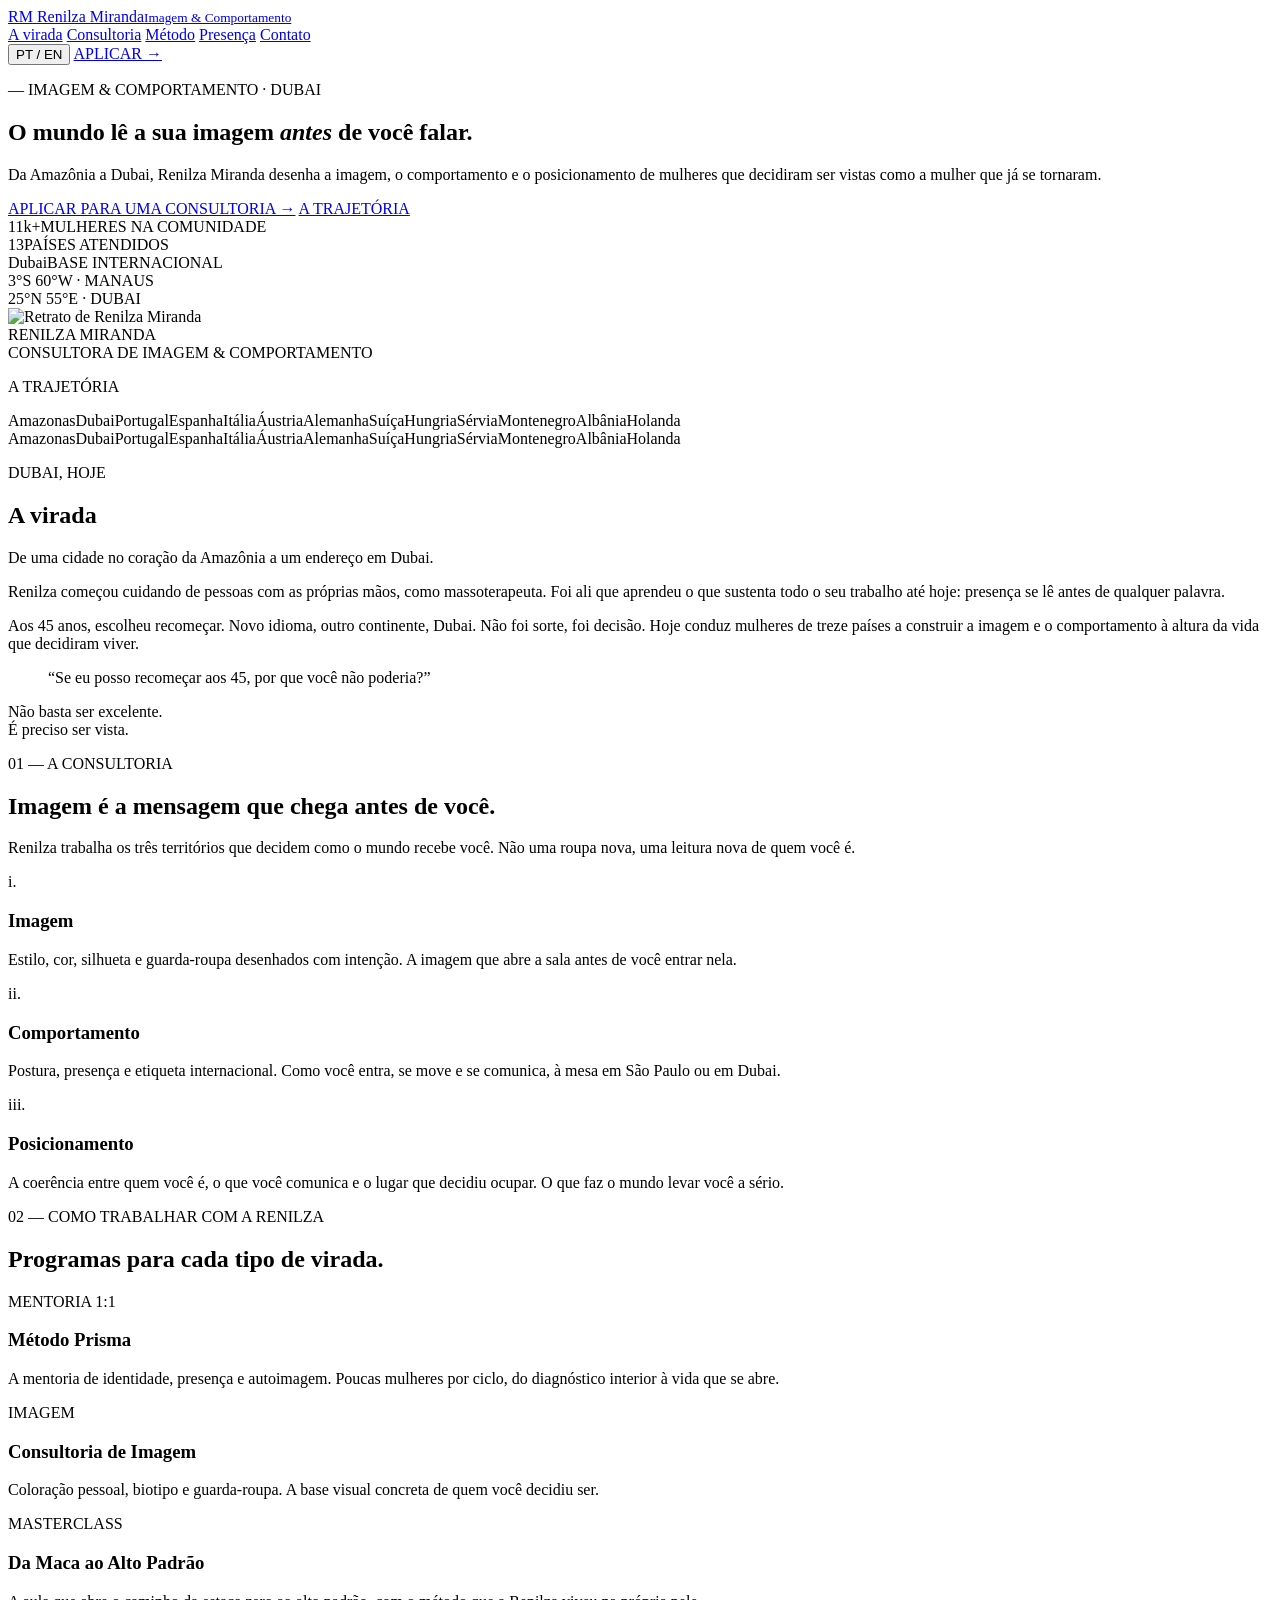
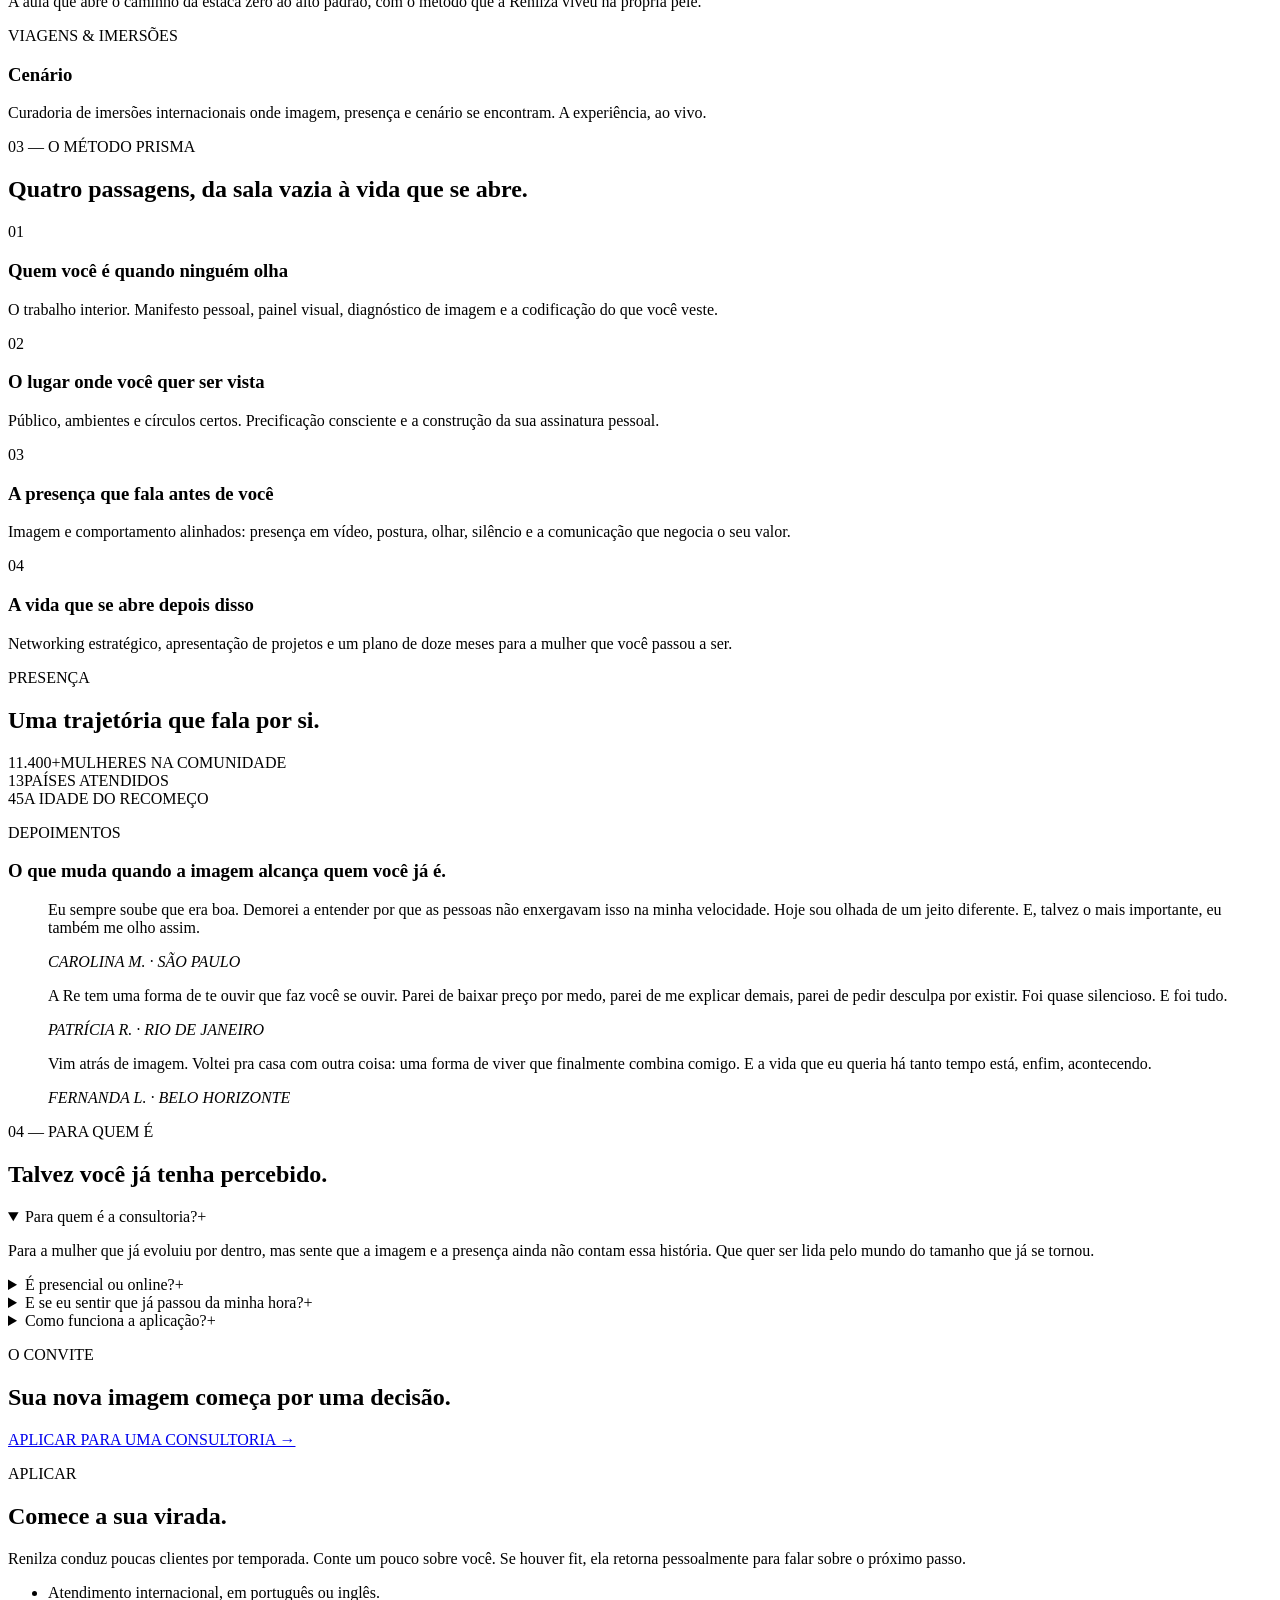
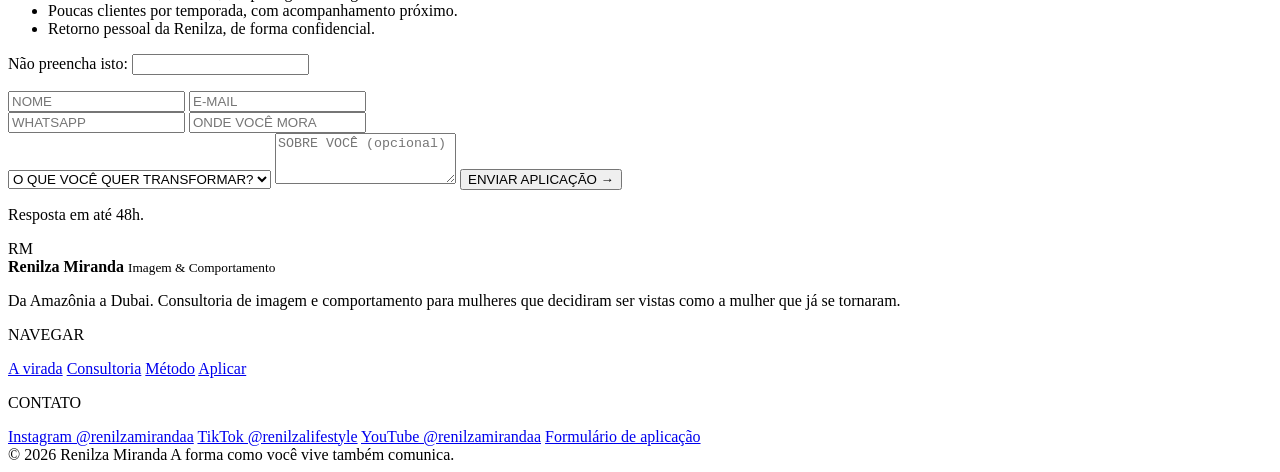
==== apps/site/index.html @ c1e7fb5a "Add files via upload" ====
<!DOCTYPE html>
<html lang="pt-BR">
<head>
<meta charset="UTF-8">
<meta name="viewport" content="width=device-width, initial-scale=1.0">
<title>Renilza Miranda — Consultoria de Imagem & Comportamento · Dubai</title>
<meta name="description" content="Da Amazônia a Dubai. Consultoria de imagem e comportamento para mulheres que decidiram ser vistas como a mulher que já se tornaram.">
<link rel="preconnect" href="https://fonts.googleapis.com">
<link rel="preconnect" href="https://fonts.gstatic.com" crossorigin>
<link href="https://fonts.googleapis.com/css2?family=Playfair+Display:ital,wght@0,400;0,500;0,600;1,400;1,500&family=Inter:wght@400;500;600&display=swap" rel="stylesheet">
<link rel="stylesheet" href="css/style.css">
</head>
<body>

<!-- ============ PT BLOCK ============ -->
<div class="lang-block" data-lang="pt" id="block-pt">

  <header class="site-header">
    <a href="#topo" class="logo">
      <span class="logo-mark">RM</span>
      <span class="logo-text">Renilza Miranda<small>Imagem &amp; Comportamento</small></span>
    </a>
    <nav class="main-nav">
      <a href="#trajetoria">A virada</a>
      <a href="#consultoria">Consultoria</a>
      <a href="#metodo">Método</a>
      <a href="#presenca">Presença</a>
      <a href="#aplicar">Contato</a>
    </nav>
    <div class="header-actions">
      <button class="lang-toggle" data-setlang="en" aria-label="Switch to English">
        <span class="dot"></span>PT&nbsp;/&nbsp;EN
      </button>
      <a href="#aplicar" class="btn btn-gold btn-sm">APLICAR →</a>
    </div>
  </header>

  <section class="hero" id="topo">
    <div class="hero-text">
      <p class="eyebrow">— IMAGEM &amp; COMPORTAMENTO · DUBAI</p>
      <h1>O mundo lê a sua imagem <em>antes</em> de você falar.</h1>
      <p class="lead">Da Amazônia a Dubai, Renilza Miranda desenha a imagem, o comportamento e o posicionamento de mulheres que decidiram ser vistas como a mulher que já se tornaram.</p>
      <div class="hero-ctas">
        <a href="#aplicar" class="btn btn-gold">APLICAR PARA UMA CONSULTORIA →</a>
        <a href="#trajetoria" class="btn btn-outline">A TRAJETÓRIA</a>
      </div>
      <div class="hero-stats">
        <div><span class="num">11k+</span><span class="label">MULHERES NA COMUNIDADE</span></div>
        <div><span class="num">13</span><span class="label">PAÍSES ATENDIDOS</span></div>
        <div><span class="num">Dubai</span><span class="label">BASE INTERNACIONAL</span></div>
      </div>
    </div>
    <div class="hero-image">
      <div class="coords">3°S 60°W · MANAUS<br>25°N 55°E · DUBAI</div>
      <img src="assets/hero-portrait.jpg" alt="Retrato de Renilza Miranda">
      <div class="hero-caption">RENILZA MIRANDA<br><span>CONSULTORA DE IMAGEM &amp; COMPORTAMENTO</span></div>
    </div>
  </section>

  <section class="trajetoria" id="trajetoria">
    <p class="section-label">A TRAJETÓRIA</p>
    <div class="marquee"><div class="marquee-track">
      <span>Amazonas</span><span>Dubai</span><span>Portugal</span><span>Espanha</span><span>Itália</span><span>Áustria</span><span>Alemanha</span><span>Suíça</span><span>Hungria</span><span>Sérvia</span><span>Montenegro</span><span>Albânia</span><span>Holanda</span>
      <span>Amazonas</span><span>Dubai</span><span>Portugal</span><span>Espanha</span><span>Itália</span><span>Áustria</span><span>Alemanha</span><span>Suíça</span><span>Hungria</span><span>Sérvia</span><span>Montenegro</span><span>Albânia</span><span>Holanda</span>
    </div></div>

    <div class="virada-grid">
      <div>
        <p class="tag">DUBAI, HOJE</p>
        <h2>A virada</h2>
      </div>
      <div class="virada-copy">
        <p class="drop">De uma cidade no coração da Amazônia a um endereço em Dubai.</p>
        <p>Renilza começou cuidando de pessoas com as próprias mãos, como massoterapeuta. Foi ali que aprendeu o que sustenta todo o seu trabalho até hoje: presença se lê antes de qualquer palavra.</p>
        <p>Aos 45 anos, escolheu recomeçar. Novo idioma, outro continente, Dubai. Não foi sorte, foi decisão. Hoje conduz mulheres de treze países a construir a imagem e o comportamento à altura da vida que decidiram viver.</p>
        <blockquote>&ldquo;Se eu posso recomeçar aos 45, por que você não poderia?&rdquo;</blockquote>
      </div>
    </div>

    <p class="closing-line">Não basta ser excelente.<br>É preciso ser vista.</p>
  </section>

  <section class="consultoria" id="consultoria">
    <p class="section-label">01 — A CONSULTORIA</p>
    <h2>Imagem é a mensagem que chega antes de você.</h2>
    <p class="section-intro">Renilza trabalha os três territórios que decidem como o mundo recebe você. Não uma roupa nova, uma leitura nova de quem você é.</p>
    <div class="pillars">
      <div class="pillar">
        <span class="roman">i.</span>
        <h3>Imagem</h3>
        <p>Estilo, cor, silhueta e guarda-roupa desenhados com intenção. A imagem que abre a sala antes de você entrar nela.</p>
      </div>
      <div class="pillar">
        <span class="roman">ii.</span>
        <h3>Comportamento</h3>
        <p>Postura, presença e etiqueta internacional. Como você entra, se move e se comunica, à mesa em São Paulo ou em Dubai.</p>
      </div>
      <div class="pillar">
        <span class="roman">iii.</span>
        <h3>Posicionamento</h3>
        <p>A coerência entre quem você é, o que você comunica e o lugar que decidiu ocupar. O que faz o mundo levar você a sério.</p>
      </div>
    </div>
  </section>

  <section class="programas" id="programas">
    <p class="section-label">02 — COMO TRABALHAR COM A RENILZA</p>
    <h2>Programas para cada tipo de virada.</h2>
    <div class="program-grid">
      <div class="program-card">
        <span class="tag">MENTORIA 1:1</span>
        <h3>Método Prisma</h3>
        <p>A mentoria de identidade, presença e autoimagem. Poucas mulheres por ciclo, do diagnóstico interior à vida que se abre.</p>
      </div>
      <div class="program-card">
        <span class="tag">IMAGEM</span>
        <h3>Consultoria de Imagem</h3>
        <p>Coloração pessoal, biotipo e guarda-roupa. A base visual concreta de quem você decidiu ser.</p>
      </div>
      <div class="program-card">
        <span class="tag">MASTERCLASS</span>
        <h3>Da Maca ao Alto Padrão</h3>
        <p>A aula que abre o caminho da estaca zero ao alto padrão, com o método que a Renilza viveu na própria pele.</p>
      </div>
      <div class="program-card">
        <span class="tag">VIAGENS &amp; IMERSÕES</span>
        <h3>Cenário</h3>
        <p>Curadoria de imersões internacionais onde imagem, presença e cenário se encontram. A experiência, ao vivo.</p>
      </div>
    </div>
  </section>

  <section class="metodo" id="metodo">
    <p class="section-label">03 — O MÉTODO PRISMA</p>
    <h2>Quatro passagens, da sala vazia à vida que se abre.</h2>
    <div class="steps">
      <div class="step">
        <span class="step-num">01</span>
        <h3>Quem você é quando ninguém olha</h3>
        <p>O trabalho interior. Manifesto pessoal, painel visual, diagnóstico de imagem e a codificação do que você veste.</p>
      </div>
      <div class="step">
        <span class="step-num">02</span>
        <h3>O lugar onde você quer ser vista</h3>
        <p>Público, ambientes e círculos certos. Precificação consciente e a construção da sua assinatura pessoal.</p>
      </div>
      <div class="step">
        <span class="step-num">03</span>
        <h3>A presença que fala antes de você</h3>
        <p>Imagem e comportamento alinhados: presença em vídeo, postura, olhar, silêncio e a comunicação que negocia o seu valor.</p>
      </div>
      <div class="step">
        <span class="step-num">04</span>
        <h3>A vida que se abre depois disso</h3>
        <p>Networking estratégico, apresentação de projetos e um plano de doze meses para a mulher que você passou a ser.</p>
      </div>
    </div>
  </section>

  <section class="presenca" id="presenca">
    <p class="section-label">PRESENÇA</p>
    <h2>Uma trajetória que fala por si.</h2>
    <div class="stats-row big">
      <div><span class="num">11.400+</span><span class="label">MULHERES NA COMUNIDADE</span></div>
      <div><span class="num">13</span><span class="label">PAÍSES ATENDIDOS</span></div>
      <div><span class="num">45</span><span class="label">A IDADE DO RECOMEÇO</span></div>
    </div>

    <p class="section-label">DEPOIMENTOS</p>
    <h3 class="testimonials-heading">O que muda quando a imagem alcança quem você já é.</h3>
    <div class="testimonials">
      <blockquote>
        <p>Eu sempre soube que era boa. Demorei a entender por que as pessoas não enxergavam isso na minha velocidade. Hoje sou olhada de um jeito diferente. E, talvez o mais importante, eu também me olho assim.</p>
        <cite>CAROLINA M. · SÃO PAULO</cite>
      </blockquote>
      <blockquote>
        <p>A Re tem uma forma de te ouvir que faz você se ouvir. Parei de baixar preço por medo, parei de me explicar demais, parei de pedir desculpa por existir. Foi quase silencioso. E foi tudo.</p>
        <cite>PATRÍCIA R. · RIO DE JANEIRO</cite>
      </blockquote>
      <blockquote>
        <p>Vim atrás de imagem. Voltei pra casa com outra coisa: uma forma de viver que finalmente combina comigo. E a vida que eu queria há tanto tempo está, enfim, acontecendo.</p>
        <cite>FERNANDA L. · BELO HORIZONTE</cite>
      </blockquote>
    </div>
  </section>

  <section class="faq" id="faq-pt">
    <p class="section-label">04 — PARA QUEM É</p>
    <h2>Talvez você já tenha percebido.</h2>
    <div class="accordion">
      <details open>
        <summary>Para quem é a consultoria?<span class="plus">+</span></summary>
        <p>Para a mulher que já evoluiu por dentro, mas sente que a imagem e a presença ainda não contam essa história. Que quer ser lida pelo mundo do tamanho que já se tornou.</p>
      </details>
      <details>
        <summary>É presencial ou online?<span class="plus">+</span></summary>
        <p>O atendimento é internacional e acontece online, em português ou inglês, esteja você no Brasil, em Dubai ou na Europa. Encontros presenciais são combinados conforme a agenda e o país.</p>
      </details>
      <details>
        <summary>E se eu sentir que já passou da minha hora?<span class="plus">+</span></summary>
        <p>Renilza recomeçou aos 45, num país novo e num idioma novo. A hora certa não existe, existe a decisão. Esse trabalho existe justamente para conduzir a sua.</p>
      </details>
      <details>
        <summary>Como funciona a aplicação?<span class="plus">+</span></summary>
        <p>Você preenche o formulário com um pouco sobre você e o que deseja transformar. Renilza conduz um número reduzido de clientes por temporada e retorna pessoalmente aos perfis com fit.</p>
      </details>
    </div>
  </section>

  <section class="convite">
    <p class="section-label">O CONVITE</p>
    <h2>Sua nova imagem começa por uma decisão.</h2>
    <a href="#aplicar" class="btn btn-gold">APLICAR PARA UMA CONSULTORIA →</a>
  </section>

  <section class="aplicar" id="aplicar">
    <p class="section-label">APLICAR</p>
    <h2>Comece a sua virada.</h2>
    <p class="section-intro">Renilza conduz poucas clientes por temporada. Conte um pouco sobre você. Se houver fit, ela retorna pessoalmente para falar sobre o próximo passo.</p>
    <ul class="bullets">
      <li>Atendimento internacional, em português ou inglês.</li>
      <li>Poucas clientes por temporada, com acompanhamento próximo.</li>
      <li>Retorno pessoal da Renilza, de forma confidencial.</li>
    </ul>

    <form name="aplicacao" method="POST" data-netlify="true" netlify-honeypot="bot-field" class="apply-form" id="form-pt">
      <input type="hidden" name="form-name" value="aplicacao">
      <p class="hp"><label>Não preencha isto: <input name="bot-field"></label></p>
      <div class="form-row">
        <input type="text" name="nome" placeholder="NOME" required>
        <input type="email" name="email" placeholder="E-MAIL" required>
      </div>
      <div class="form-row">
        <input type="text" name="whatsapp" placeholder="WHATSAPP" required>
        <input type="text" name="localizacao" placeholder="ONDE VOCÊ MORA">
      </div>
      <select name="objetivo" required>
        <option value="" disabled selected>O QUE VOCÊ QUER TRANSFORMAR?</option>
        <option>Imagem e estilo</option>
        <option>Comportamento e presença</option>
        <option>Posicionamento</option>
        <option>Reinvenção completa</option>
        <option>Ainda não sei</option>
      </select>
      <textarea name="contexto" placeholder="SOBRE VOCÊ (opcional)" rows="3"></textarea>
      <button type="submit" class="btn btn-gold">ENVIAR APLICAÇÃO →</button>
      <p class="form-note">Resposta em até 48h.</p>
      <p class="form-success" hidden>Aplicação enviada — obrigada. Renilza responde pessoalmente em até 48h.</p>
    </form>
  </section>

  <footer>
    <div class="footer-top">
      <div class="footer-brand">
        <span class="logo-mark">RM</span>
        <div>
          <strong>Renilza Miranda</strong>
          <small>Imagem &amp; Comportamento</small>
        </div>
      </div>
      <p class="footer-blurb">Da Amazônia a Dubai. Consultoria de imagem e comportamento para mulheres que decidiram ser vistas como a mulher que já se tornaram.</p>
    </div>
    <div class="footer-cols">
      <div>
        <p class="footer-heading">NAVEGAR</p>
        <a href="#trajetoria">A virada</a>
        <a href="#consultoria">Consultoria</a>
        <a href="#metodo">Método</a>
        <a href="#aplicar">Aplicar</a>
      </div>
      <div>
        <p class="footer-heading">CONTATO</p>
        <a href="https://instagram.com/renilzamirandaa" target="_blank" rel="noopener">Instagram @renilzamirandaa</a>
        <a href="https://tiktok.com/@renilzalifestyle" target="_blank" rel="noopener">TikTok @renilzalifestyle</a>
        <a href="https://youtube.com/@renilzamirandaa" target="_blank" rel="noopener">YouTube @renilzamirandaa</a>
        <a href="#aplicar">Formulário de aplicação</a>
      </div>
    </div>
    <div class="footer-bottom">
      <span>© 2026 Renilza Miranda</span>
      <span class="footer-closing">A forma como você vive também comunica.</span>
    </div>
  </footer>

</div>
<!-- ============ END PT BLOCK ============ -->


<!-- ============ EN BLOCK ============ -->
<div class="lang-block" data-lang="en" id="block-en" hidden>

  <header class="site-header">
    <a href="#topo-en" class="logo">
      <span class="logo-mark">RM</span>
      <span class="logo-text">Renilza Miranda<small>Image &amp; Behavior</small></span>
    </a>
    <nav class="main-nav">
      <a href="#trajetoria-en">The turning point</a>
      <a href="#consultoria-en">Consulting</a>
      <a href="#metodo-en">Method</a>
      <a href="#presenca-en">Presence</a>
      <a href="#aplicar-en">Contact</a>
    </nav>
    <div class="header-actions">
      <button class="lang-toggle" data-setlang="pt" aria-label="Mudar para português">
        <span class="dot"></span>PT&nbsp;/&nbsp;EN
      </button>
      <a href="#aplicar-en" class="btn btn-gold btn-sm">APPLY →</a>
    </div>
  </header>

  <section class="hero" id="topo-en">
    <div class="hero-text">
      <p class="eyebrow">— IMAGE &amp; BEHAVIOR · DUBAI</p>
      <h1>The world reads your image <em>before</em> you speak.</h1>
      <p class="lead">From the Amazon to Dubai, Renilza Miranda designs the image, behavior and positioning of women who have decided to be seen as the woman they have already become.</p>
      <div class="hero-ctas">
        <a href="#aplicar-en" class="btn btn-gold">APPLY FOR A CONSULTATION →</a>
        <a href="#trajetoria-en" class="btn btn-outline">THE JOURNEY</a>
      </div>
      <div class="hero-stats">
        <div><span class="num">11k+</span><span class="label">WOMEN IN THE COMMUNITY</span></div>
        <div><span class="num">13</span><span class="label">COUNTRIES SERVED</span></div>
        <div><span class="num">Dubai</span><span class="label">INTERNATIONAL BASE</span></div>
      </div>
    </div>
    <div class="hero-image">
      <div class="coords">3°S 60°W · MANAUS<br>25°N 55°E · DUBAI</div>
      <img src="assets/hero-portrait.jpg" alt="Portrait of Renilza Miranda">
      <div class="hero-caption">RENILZA MIRANDA<br><span>IMAGE &amp; BEHAVIOR CONSULTANT</span></div>
    </div>
  </section>

  <section class="trajetoria" id="trajetoria-en">
    <p class="section-label">THE JOURNEY</p>
    <div class="marquee"><div class="marquee-track">
      <span>Amazonas</span><span>Dubai</span><span>Portugal</span><span>Spain</span><span>Italy</span><span>Austria</span><span>Germany</span><span>Switzerland</span><span>Hungary</span><span>Serbia</span><span>Montenegro</span><span>Albania</span><span>Netherlands</span>
      <span>Amazonas</span><span>Dubai</span><span>Portugal</span><span>Spain</span><span>Italy</span><span>Austria</span><span>Germany</span><span>Switzerland</span><span>Hungary</span><span>Serbia</span><span>Montenegro</span><span>Albania</span><span>Netherlands</span>
    </div></div>

    <div class="virada-grid">
      <div>
        <p class="tag">DUBAI, TODAY</p>
        <h2>The turning point</h2>
      </div>
      <div class="virada-copy">
        <p class="drop">From a city in the heart of the Amazon to an address in Dubai.</p>
        <p>Renilza began caring for people with her own hands, as a massage therapist. That is where she learned what still holds up all of her work today: presence is read before a single word.</p>
        <p>At 45, she chose to start over. A new language, another continent, Dubai. It wasn't luck, it was a decision. Today she guides women from thirteen countries to build the image and behavior worthy of the life they have chosen to live.</p>
        <blockquote>&ldquo;If I can start over at 45, why couldn't you?&rdquo;</blockquote>
      </div>
    </div>

    <p class="closing-line">Being excellent isn't enough.<br>You must be seen.</p>
  </section>

  <section class="consultoria" id="consultoria-en">
    <p class="section-label">01 — THE CONSULTING</p>
    <h2>Image is the message that arrives before you do.</h2>
    <p class="section-intro">Renilza works the three territories that decide how the world receives you. Not a new outfit, a new reading of who you are.</p>
    <div class="pillars">
      <div class="pillar">
        <span class="roman">i.</span>
        <h3>Image</h3>
        <p>Style, color, silhouette and wardrobe designed with intention. The image that opens the room before you walk into it.</p>
      </div>
      <div class="pillar">
        <span class="roman">ii.</span>
        <h3>Behavior</h3>
        <p>Posture, presence and international etiquette. How you enter, move and communicate, at a table in São Paulo or in Dubai.</p>
      </div>
      <div class="pillar">
        <span class="roman">iii.</span>
        <h3>Positioning</h3>
        <p>The coherence between who you are, what you communicate and the place you decided to occupy. What makes the world take you seriously.</p>
      </div>
    </div>
  </section>

  <section class="programas" id="programas-en">
    <p class="section-label">02 — WAYS TO WORK WITH RENILZA</p>
    <h2>Programs for every kind of turning point.</h2>
    <div class="program-grid">
      <div class="program-card">
        <span class="tag">1:1 MENTORSHIP</span>
        <h3>Método Prisma</h3>
        <p>The mentorship of identity, presence and self-image. Few women per cycle, from the inner diagnosis to the life that opens.</p>
      </div>
      <div class="program-card">
        <span class="tag">IMAGE</span>
        <h3>Image Consulting</h3>
        <p>Personal color analysis, body type and wardrobe. The concrete visual foundation of who you decided to be.</p>
      </div>
      <div class="program-card">
        <span class="tag">MASTERCLASS</span>
        <h3>Da Maca ao Alto Padrão</h3>
        <p>The class that opens the path from ground zero to the high end, with the method Renilza lived in her own skin.</p>
      </div>
      <div class="program-card">
        <span class="tag">TRAVEL &amp; IMMERSIONS</span>
        <h3>Cenário</h3>
        <p>A curation of international immersions where image, presence and scenery meet. The experience, live.</p>
      </div>
    </div>
  </section>

  <section class="metodo" id="metodo-en">
    <p class="section-label">03 — THE PRISMA METHOD</p>
    <h2>Four passages, from the empty room to the life that opens.</h2>
    <div class="steps">
      <div class="step">
        <span class="step-num">01</span>
        <h3>Who you are when no one is watching</h3>
        <p>The inner work. Personal manifesto, visual board, image diagnosis and the coding of what you wear.</p>
      </div>
      <div class="step">
        <span class="step-num">02</span>
        <h3>The place where you want to be seen</h3>
        <p>The right audience, rooms and circles. Conscious pricing and the building of your personal signature.</p>
      </div>
      <div class="step">
        <span class="step-num">03</span>
        <h3>The presence that speaks before you</h3>
        <p>Image and behavior aligned: presence on camera, posture, gaze, silence and the communication that negotiates your worth.</p>
      </div>
      <div class="step">
        <span class="step-num">04</span>
        <h3>The life that opens after this</h3>
        <p>Strategic networking, presenting your projects and a twelve-month plan for the woman you have become.</p>
      </div>
    </div>
  </section>

  <section class="presenca" id="presenca-en">
    <p class="section-label">PRESENCE</p>
    <h2>A journey that speaks for itself.</h2>
    <div class="stats-row big">
      <div><span class="num">11.400+</span><span class="label">WOMEN IN THE COMMUNITY</span></div>
      <div><span class="num">13</span><span class="label">COUNTRIES SERVED</span></div>
      <div><span class="num">45</span><span class="label">THE AGE OF THE RESTART</span></div>
    </div>

    <p class="section-label">TESTIMONIALS</p>
    <h3 class="testimonials-heading">What changes when image catches up to who you already are.</h3>
    <div class="testimonials">
      <blockquote>
        <p>I always knew I was good. It took me a while to understand why people didn't see it at my speed. Today I am seen differently. And, perhaps most importantly, I see myself that way too.</p>
        <cite>CAROLINA M. · SÃO PAULO</cite>
      </blockquote>
      <blockquote>
        <p>Re has a way of listening to you that makes you listen to yourself. I stopped lowering my price out of fear, stopped over-explaining, stopped apologizing for existing. It was almost silent. And it was everything.</p>
        <cite>PATRÍCIA R. · RIO DE JANEIRO</cite>
      </blockquote>
      <blockquote>
        <p>I came for image. I went home with something else: a way of living that finally looks like me. And the life I wanted for so long is, at last, happening.</p>
        <cite>FERNANDA L. · BELO HORIZONTE</cite>
      </blockquote>
    </div>
  </section>

  <section class="faq" id="faq-en">
    <p class="section-label">04 — WHO IT IS FOR</p>
    <h2>Perhaps you have already noticed.</h2>
    <div class="accordion">
      <details open>
        <summary>Who is the consulting for?<span class="plus">+</span></summary>
        <p>For the woman who has already grown on the inside, but feels her image and presence don't yet tell that story. Who wants to be read by the world at the size she has already become.</p>
      </details>
      <details>
        <summary>Is it in person or online?<span class="plus">+</span></summary>
        <p>The service is international and takes place online, in Portuguese or English, whether you are in Brazil, Dubai or Europe. In-person sessions are arranged according to schedule and country.</p>
      </details>
      <details>
        <summary>What if I feel it is too late for me?<span class="plus">+</span></summary>
        <p>Renilza started over at 45, in a new country and a new language. There is no perfect time, there is a decision. This work exists precisely to guide yours.</p>
      </details>
      <details>
        <summary>How does the application work?<span class="plus">+</span></summary>
        <p>You fill in the form with a little about yourself and what you wish to transform. Renilza guides a small number of clients each season and personally replies to profiles that are a fit.</p>
      </details>
    </div>
  </section>

  <section class="convite">
    <p class="section-label">THE INVITATION</p>
    <h2>Your new image begins with a decision.</h2>
    <a href="#aplicar-en" class="btn btn-gold">APPLY FOR A CONSULTATION →</a>
  </section>

  <section class="aplicar" id="aplicar-en">
    <p class="section-label">APPLY</p>
    <h2>Begin your turning point.</h2>
    <p class="section-intro">Renilza guides only a few clients each season. Tell us a little about yourself. If there is a fit, she will personally reach out about the next step.</p>
    <ul class="bullets">
      <li>International service, in Portuguese or English.</li>
      <li>Few clients each season, with close guidance.</li>
      <li>A personal, confidential reply from Renilza.</li>
    </ul>

    <form name="apply" method="POST" data-netlify="true" netlify-honeypot="bot-field" class="apply-form" id="form-en">
      <input type="hidden" name="form-name" value="apply">
      <p class="hp"><label>Leave this empty: <input name="bot-field"></label></p>
      <div class="form-row">
        <input type="text" name="name" placeholder="NAME" required>
        <input type="email" name="email" placeholder="E-MAIL" required>
      </div>
      <div class="form-row">
        <input type="text" name="whatsapp" placeholder="WHATSAPP" required>
        <input type="text" name="location" placeholder="WHERE YOU LIVE">
      </div>
      <select name="goal" required>
        <option value="" disabled selected>WHAT DO YOU WANT TO TRANSFORM?</option>
        <option>Image and style</option>
        <option>Behavior and presence</option>
        <option>Positioning</option>
        <option>Complete reinvention</option>
        <option>Not sure yet</option>
      </select>
      <textarea name="context" placeholder="ABOUT YOU (optional)" rows="3"></textarea>
      <button type="submit" class="btn btn-gold">SEND APPLICATION →</button>
      <p class="form-note">Reply within 48h.</p>
      <p class="form-success" hidden>Application sent — thank you. Renilza replies personally within 48h.</p>
    </form>
  </section>

  <footer>
    <div class="footer-top">
      <div class="footer-brand">
        <span class="logo-mark">RM</span>
        <div>
          <strong>Renilza Miranda</strong>
          <small>Image &amp; Behavior</small>
        </div>
      </div>
      <p class="footer-blurb">From the Amazon to Dubai. Image and behavior consulting for women who have decided to be seen as the woman they have already become.</p>
    </div>
    <div class="footer-cols">
      <div>
        <p class="footer-heading">NAVIGATE</p>
        <a href="#trajetoria-en">The turning point</a>
        <a href="#consultoria-en">Consulting</a>
        <a href="#metodo-en">Method</a>
        <a href="#aplicar-en">Apply</a>
      </div>
      <div>
        <p class="footer-heading">CONTACT</p>
        <a href="https://instagram.com/renilzamirandaa" target="_blank" rel="noopener">Instagram @renilzamirandaa</a>
        <a href="https://tiktok.com/@renilzalifestyle" target="_blank" rel="noopener">TikTok @renilzalifestyle</a>
        <a href="https://youtube.com/@renilzamirandaa" target="_blank" rel="noopener">YouTube @renilzamirandaa</a>
        <a href="#aplicar-en">Application form</a>
      </div>
    </div>
    <div class="footer-bottom">
      <span>© 2026 Renilza Miranda</span>
      <span class="footer-closing">The way you live also communicates.</span>
    </div>
  </footer>

</div>
<!-- ============ END EN BLOCK ============ -->

<script src="js/main.js"></script>
</body>
</html>
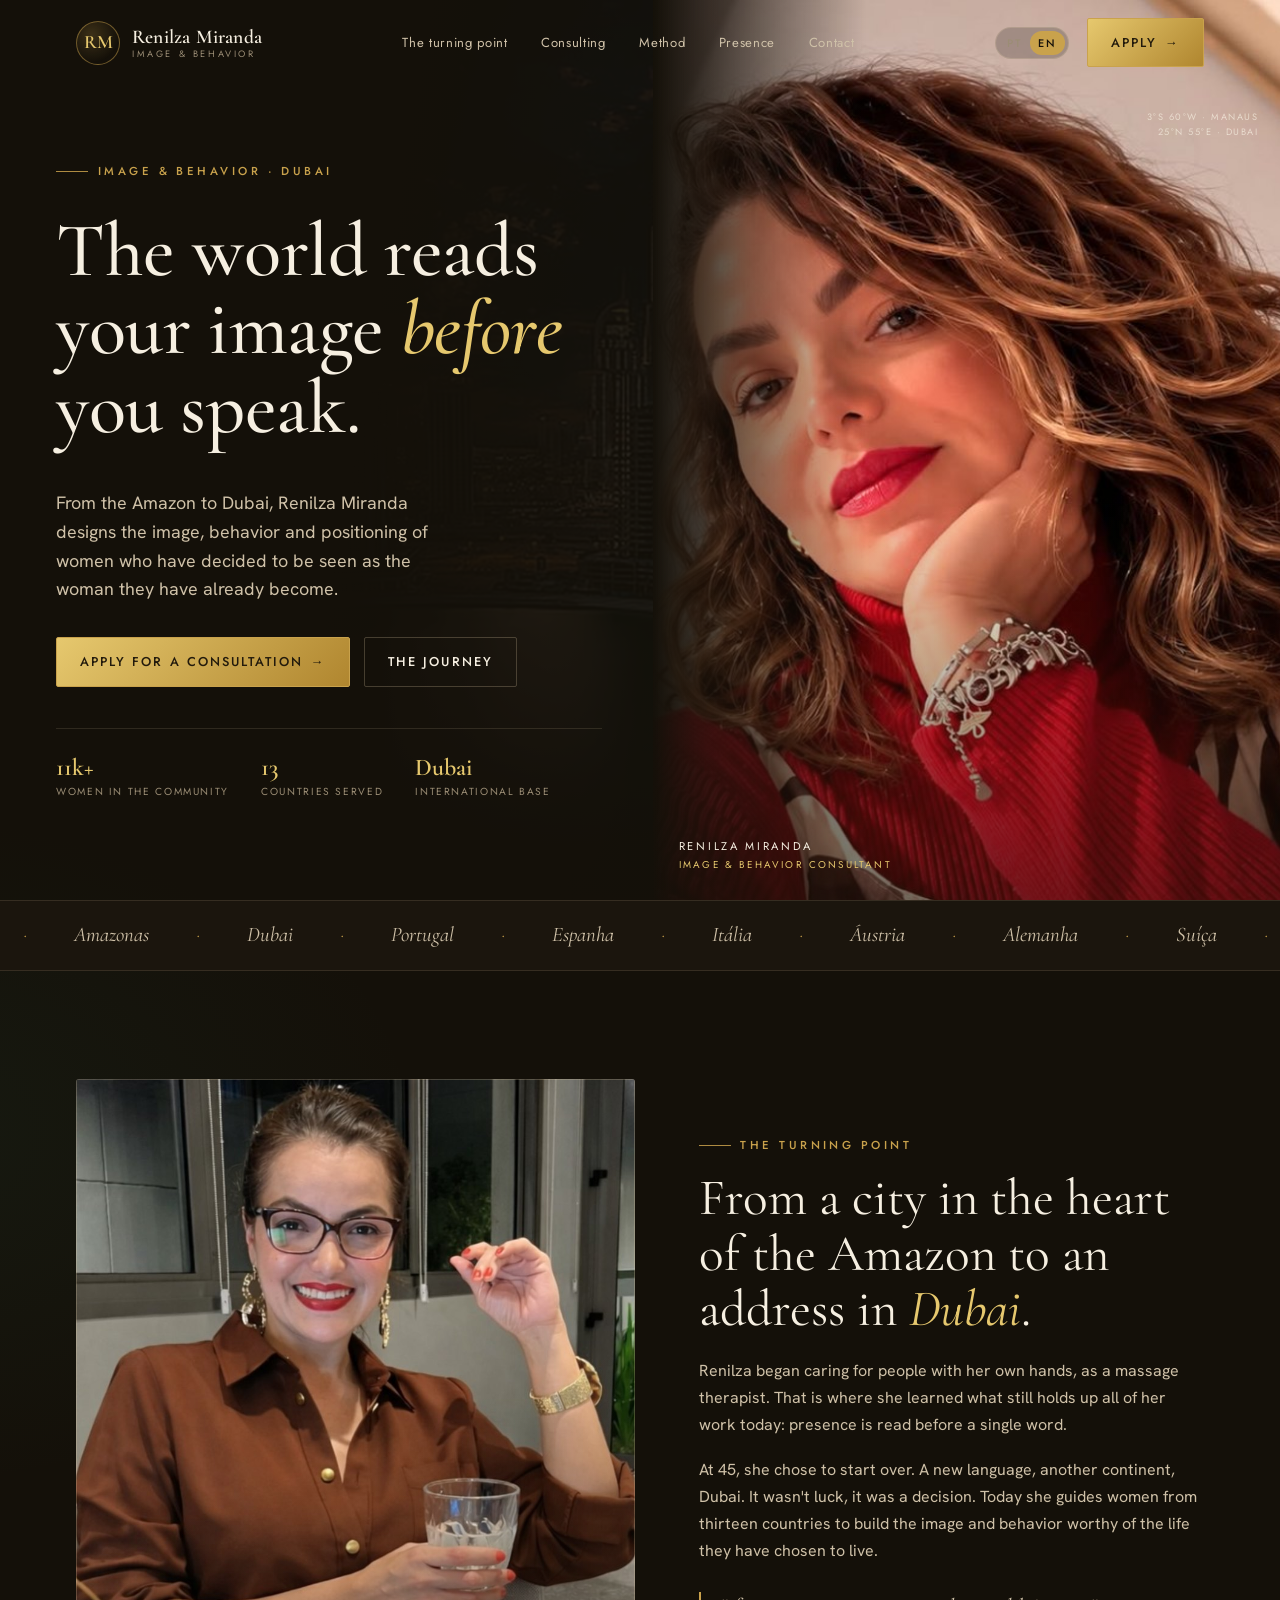
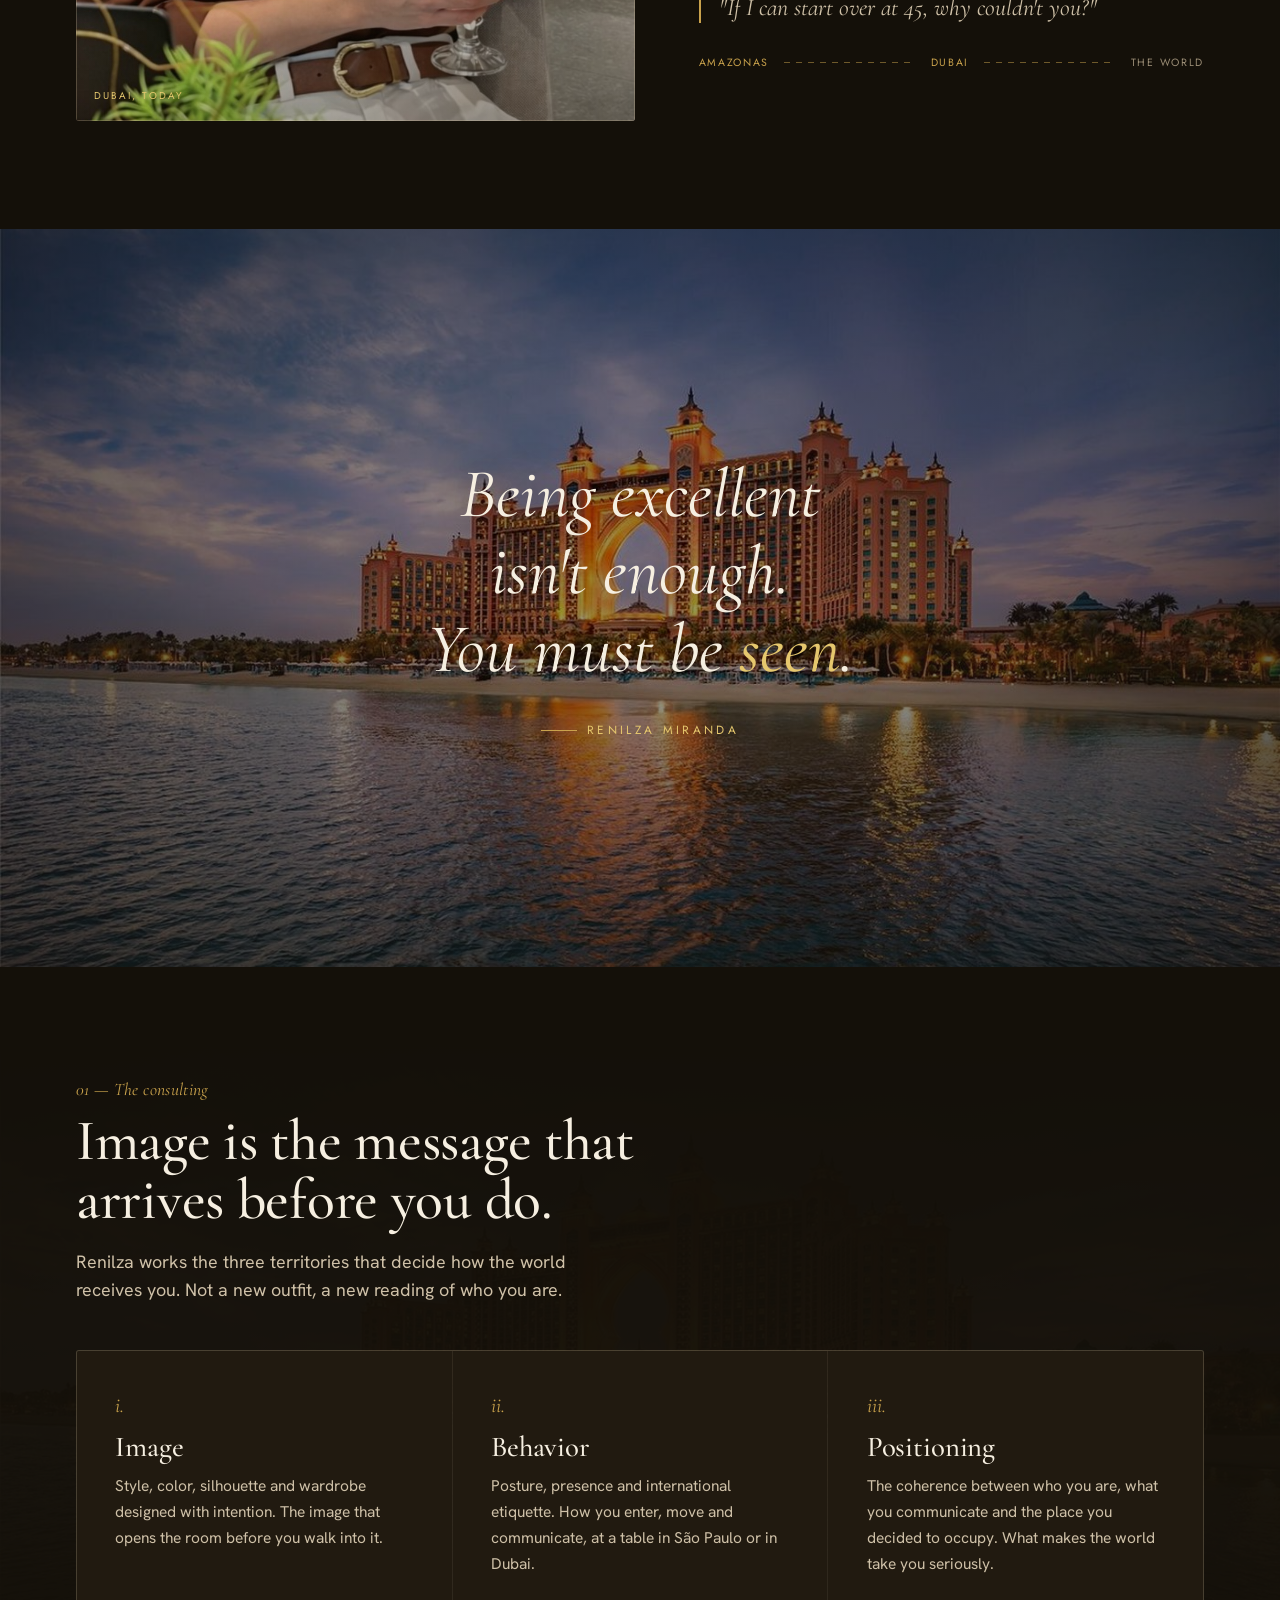
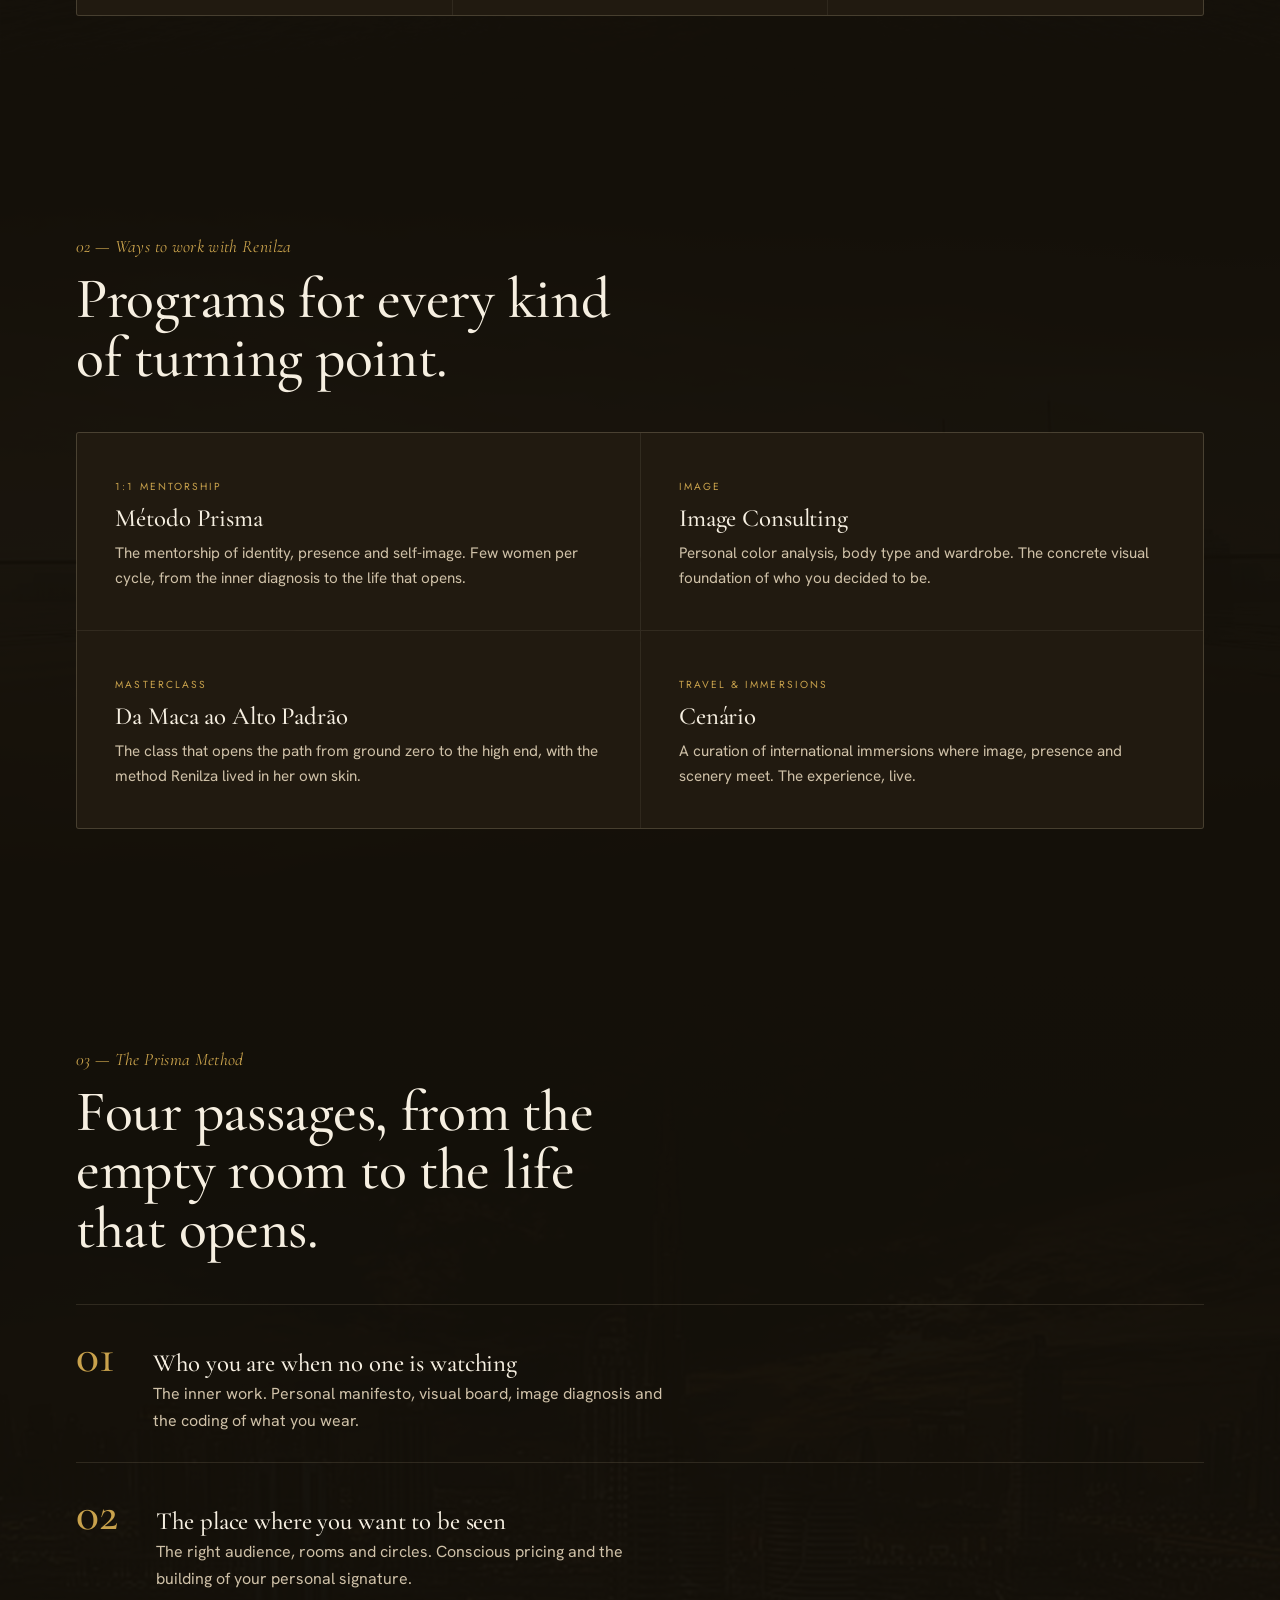
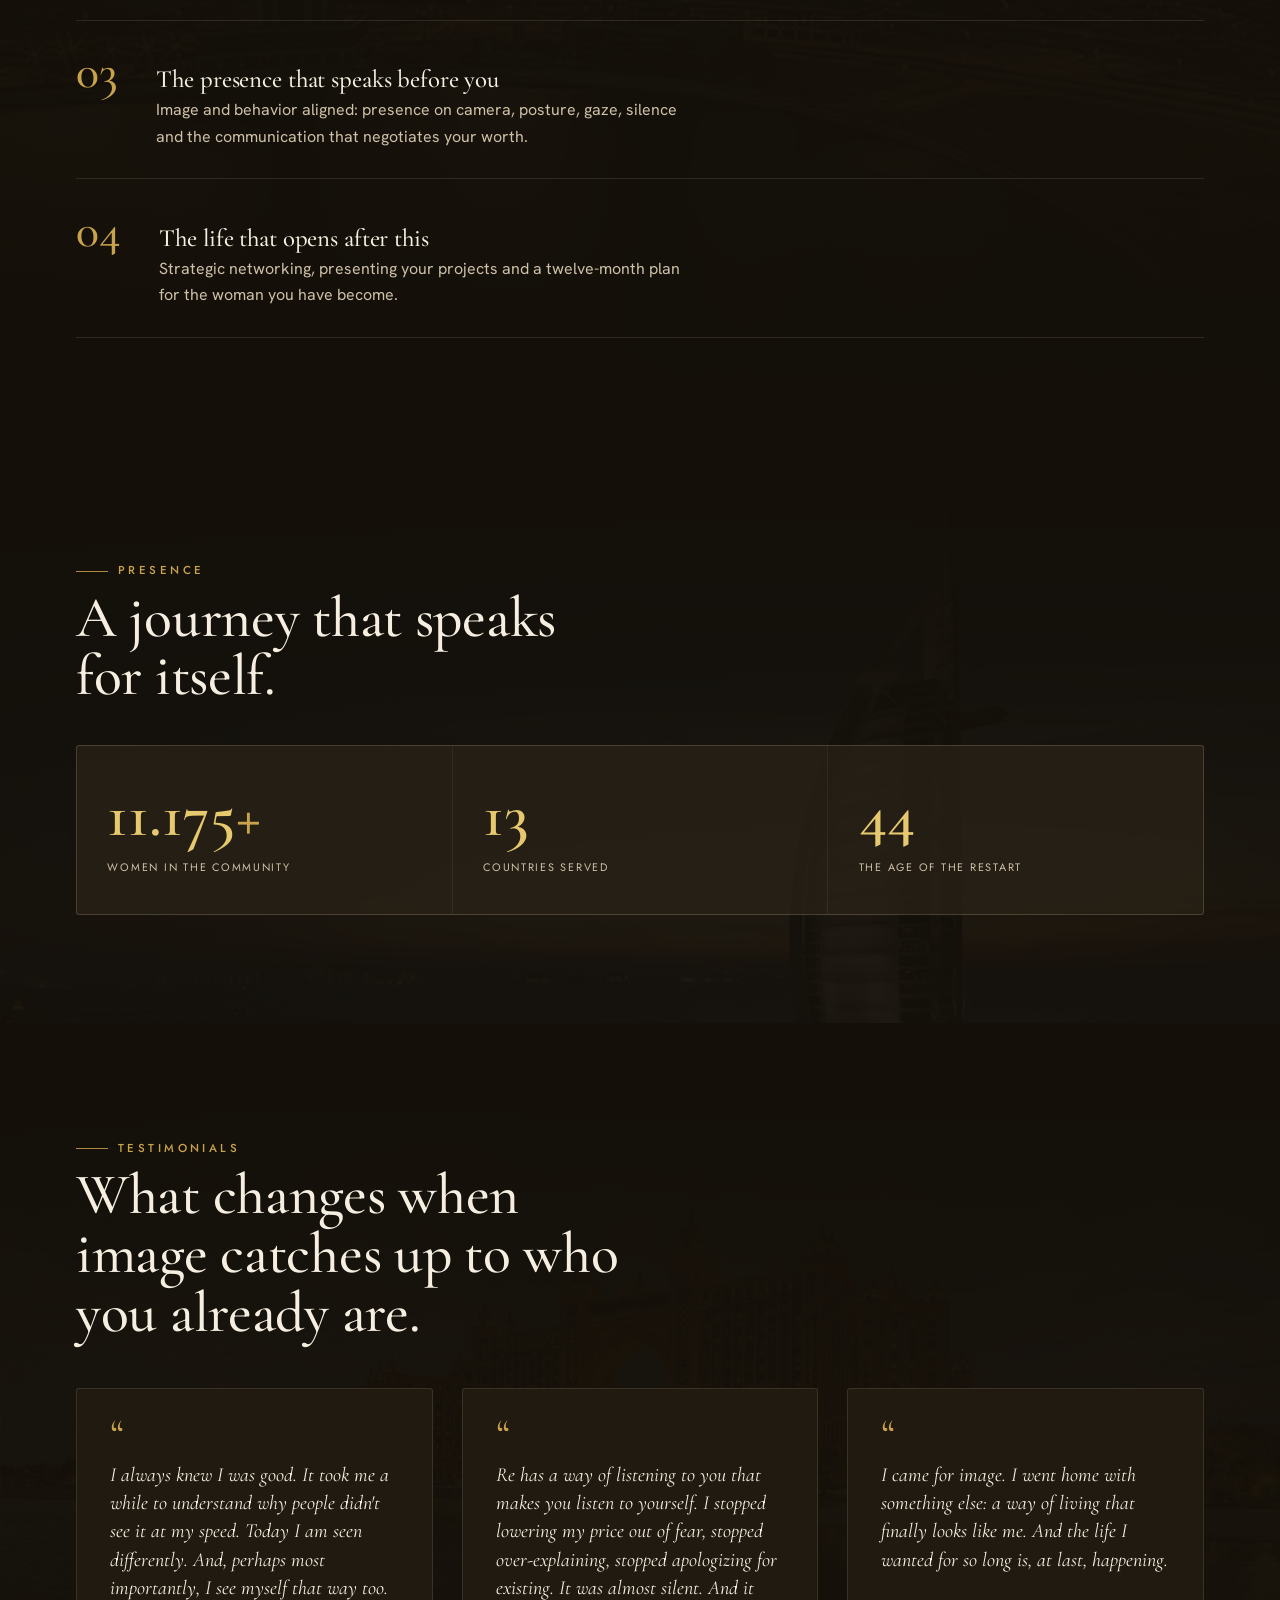
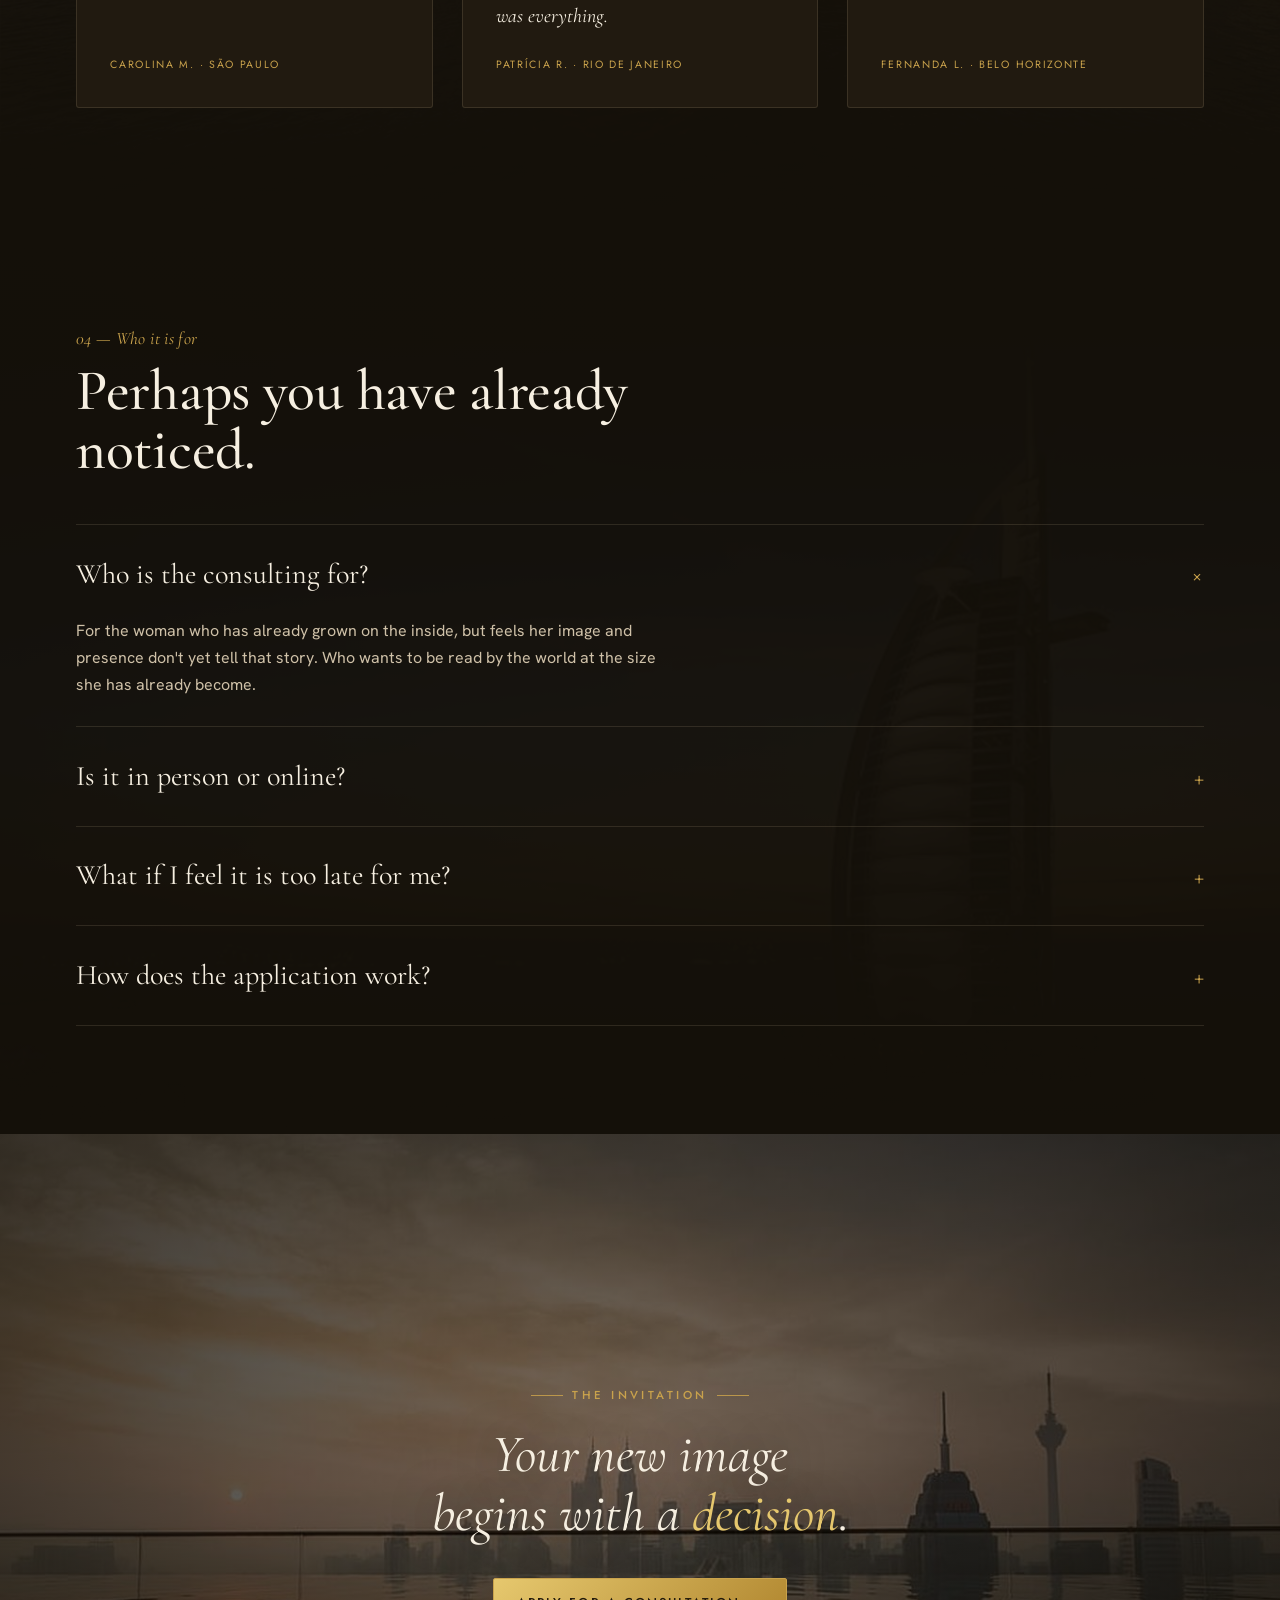
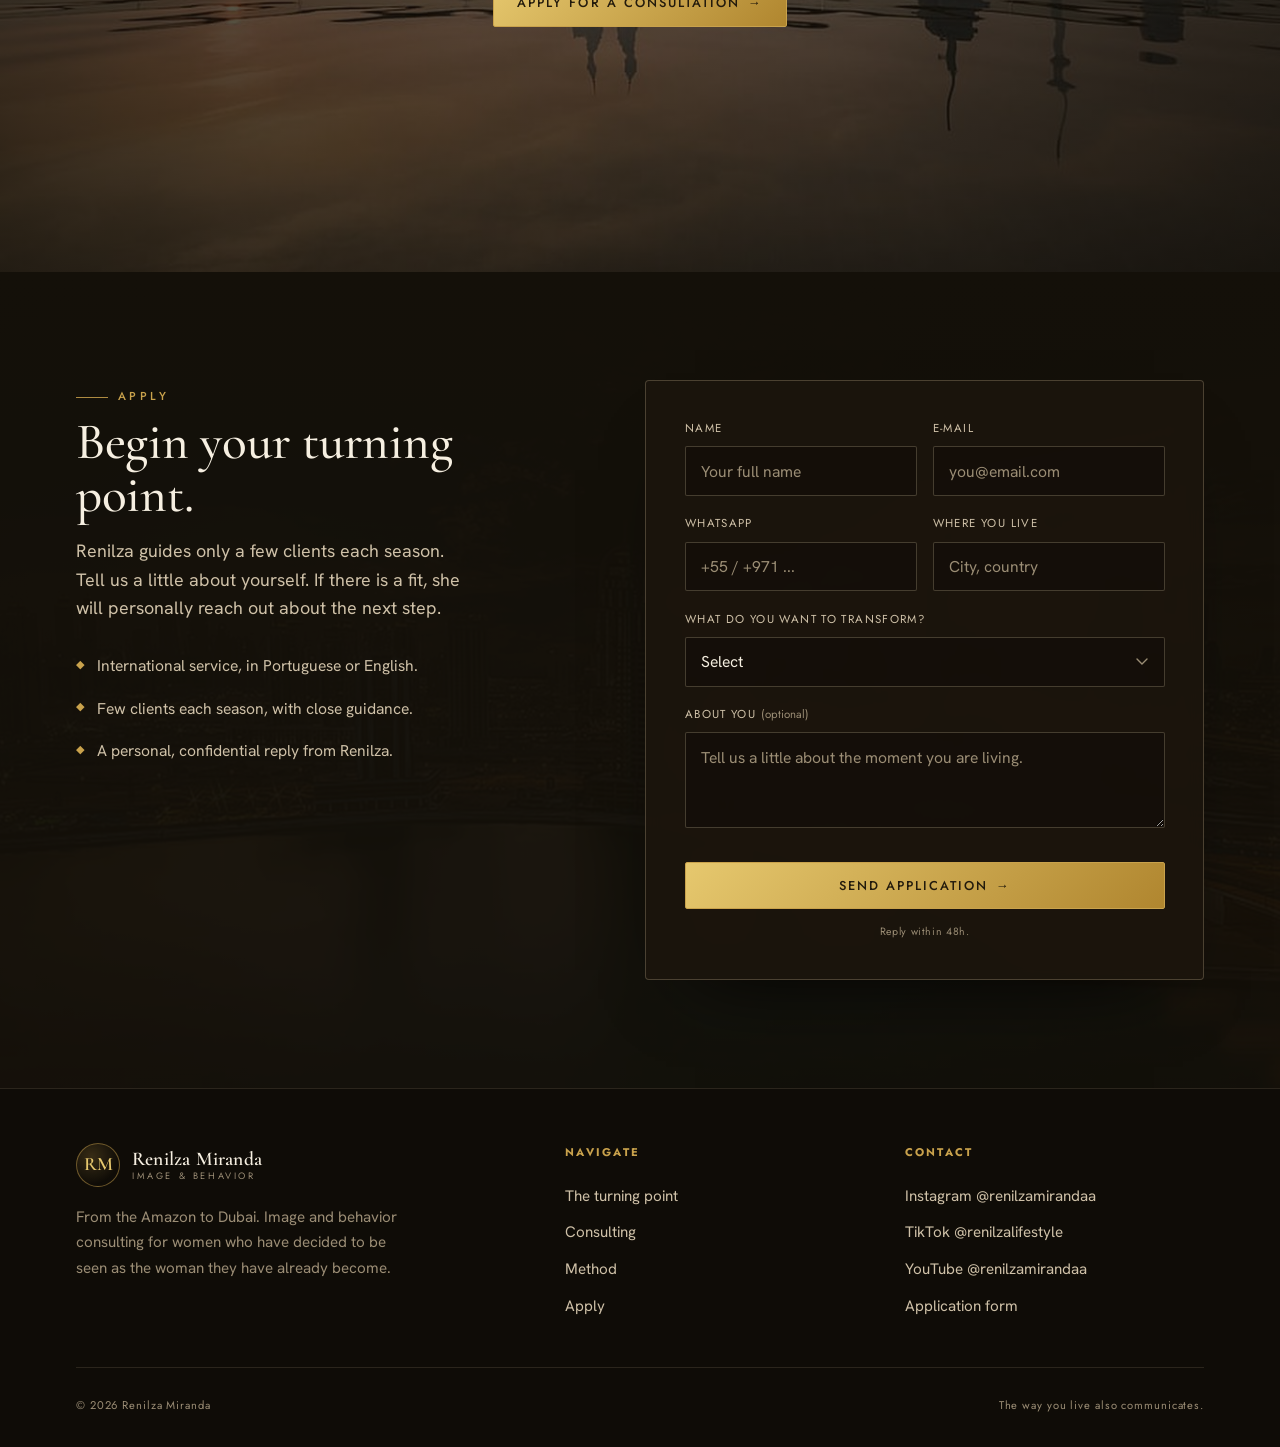
==== commit 23a1da34: "feat: adopt responsive v2 layout for main site - new dark cinematic design (Cormorant Garamond / Jos" ====
--- a/apps/site/index.html
+++ b/apps/site/index.html
@@ -1,563 +1,397 @@
 <!DOCTYPE html>
-<html lang="pt-BR">
+<html lang="pt-BR" data-lang="pt">
 <head>
 <meta charset="UTF-8">
 <meta name="viewport" content="width=device-width, initial-scale=1.0">
-<title>Renilza Miranda — Consultoria de Imagem & Comportamento · Dubai</title>
-<meta name="description" content="Da Amazônia a Dubai. Consultoria de imagem e comportamento para mulheres que decidiram ser vistas como a mulher que já se tornaram.">
+<title>Renilza Miranda — Consultoria de Imagem &amp; Comportamento · Dubai</title>
+<meta name="description" content="Da Amazônia a Dubai. Renilza Miranda desenha a imagem, o comportamento e o posicionamento de mulheres que decidiram ser vistas como a mulher que já se tornaram. O mundo lê a sua imagem antes de você falar.">
+<meta property="og:title" content="Renilza Miranda — Imagem &amp; Comportamento · Dubai">
+<meta property="og:description" content="O mundo lê a sua imagem antes de você dizer uma palavra. Da Amazônia a Dubai.">
+<meta property="og:type" content="website">
 <link rel="preconnect" href="https://fonts.googleapis.com">
 <link rel="preconnect" href="https://fonts.gstatic.com" crossorigin>
-<link href="https://fonts.googleapis.com/css2?family=Playfair+Display:ital,wght@0,400;0,500;0,600;1,400;1,500&family=Inter:wght@400;500;600&display=swap" rel="stylesheet">
+<link href="https://fonts.googleapis.com/css2?family=Cormorant+Garamond:ital,wght@0,400;0,500;0,600;0,700;1,400;1,500;1,600&family=Jost:wght@400;500;600&family=Hanken+Grotesk:wght@400;500;600;700&display=swap" rel="stylesheet">
 <link rel="stylesheet" href="css/style.css">
 </head>
 <body>
 
-<!-- ============ PT BLOCK ============ -->
-<div class="lang-block" data-lang="pt" id="block-pt">
-
-  <header class="site-header">
-    <a href="#topo" class="logo">
-      <span class="logo-mark">RM</span>
-      <span class="logo-text">Renilza Miranda<small>Imagem &amp; Comportamento</small></span>
+<!-- TOPBAR -->
+<header class="top" id="top">
+  <div class="wrap">
+    <a href="#top" class="brand">
+      <span class="seal">RM</span>
+      <span class="bt"><span class="bn">Renilza Miranda</span>
+        <span class="bs"><span class="l-pt">Imagem &amp; Comportamento</span><span class="l-en">Image &amp; Behavior</span></span>
+      </span>
     </a>
-    <nav class="main-nav">
-      <a href="#trajetoria">A virada</a>
-      <a href="#consultoria">Consultoria</a>
-      <a href="#metodo">Método</a>
-      <a href="#presenca">Presença</a>
-      <a href="#aplicar">Contato</a>
+    <nav class="links" id="nav">
+      <a href="#virada"><span class="l-pt">A virada</span><span class="l-en">The turning point</span></a>
+      <a href="#consultoria"><span class="l-pt">Consultoria</span><span class="l-en">Consulting</span></a>
+      <a href="#metodo"><span class="l-pt">Método</span><span class="l-en">Method</span></a>
+      <a href="#presenca"><span class="l-pt">Presença</span><span class="l-en">Presence</span></a>
+      <a href="#contato"><span class="l-pt">Contato</span><span class="l-en">Contact</span></a>
     </nav>
-    <div class="header-actions">
-      <button class="lang-toggle" data-setlang="en" aria-label="Switch to English">
-        <span class="dot"></span>PT&nbsp;/&nbsp;EN
-      </button>
-      <a href="#aplicar" class="btn btn-gold btn-sm">APLICAR →</a>
-    </div>
-  </header>
-
-  <section class="hero" id="topo">
-    <div class="hero-text">
-      <p class="eyebrow">— IMAGEM &amp; COMPORTAMENTO · DUBAI</p>
-      <h1>O mundo lê a sua imagem <em>antes</em> de você falar.</h1>
-      <p class="lead">Da Amazônia a Dubai, Renilza Miranda desenha a imagem, o comportamento e o posicionamento de mulheres que decidiram ser vistas como a mulher que já se tornaram.</p>
-      <div class="hero-ctas">
-        <a href="#aplicar" class="btn btn-gold">APLICAR PARA UMA CONSULTORIA →</a>
-        <a href="#trajetoria" class="btn btn-outline">A TRAJETÓRIA</a>
-      </div>
-      <div class="hero-stats">
-        <div><span class="num">11k+</span><span class="label">MULHERES NA COMUNIDADE</span></div>
-        <div><span class="num">13</span><span class="label">PAÍSES ATENDIDOS</span></div>
-        <div><span class="num">Dubai</span><span class="label">BASE INTERNACIONAL</span></div>
-      </div>
-    </div>
-    <div class="hero-image">
-      <div class="coords">3°S 60°W · MANAUS<br>25°N 55°E · DUBAI</div>
-      <img src="assets/hero-portrait.jpg" alt="Retrato de Renilza Miranda">
-      <div class="hero-caption">RENILZA MIRANDA<br><span>CONSULTORA DE IMAGEM &amp; COMPORTAMENTO</span></div>
-    </div>
-  </section>
-
-  <section class="trajetoria" id="trajetoria">
-    <p class="section-label">A TRAJETÓRIA</p>
-    <div class="marquee"><div class="marquee-track">
-      <span>Amazonas</span><span>Dubai</span><span>Portugal</span><span>Espanha</span><span>Itália</span><span>Áustria</span><span>Alemanha</span><span>Suíça</span><span>Hungria</span><span>Sérvia</span><span>Montenegro</span><span>Albânia</span><span>Holanda</span>
-      <span>Amazonas</span><span>Dubai</span><span>Portugal</span><span>Espanha</span><span>Itália</span><span>Áustria</span><span>Alemanha</span><span>Suíça</span><span>Hungria</span><span>Sérvia</span><span>Montenegro</span><span>Albânia</span><span>Holanda</span>
-    </div></div>
-
-    <div class="virada-grid">
-      <div>
-        <p class="tag">DUBAI, HOJE</p>
-        <h2>A virada</h2>
-      </div>
-      <div class="virada-copy">
-        <p class="drop">De uma cidade no coração da Amazônia a um endereço em Dubai.</p>
-        <p>Renilza começou cuidando de pessoas com as próprias mãos, como massoterapeuta. Foi ali que aprendeu o que sustenta todo o seu trabalho até hoje: presença se lê antes de qualquer palavra.</p>
-        <p>Aos 45 anos, escolheu recomeçar. Novo idioma, outro continente, Dubai. Não foi sorte, foi decisão. Hoje conduz mulheres de treze países a construir a imagem e o comportamento à altura da vida que decidiram viver.</p>
-        <blockquote>&ldquo;Se eu posso recomeçar aos 45, por que você não poderia?&rdquo;</blockquote>
-      </div>
-    </div>
-
-    <p class="closing-line">Não basta ser excelente.<br>É preciso ser vista.</p>
-  </section>
-
-  <section class="consultoria" id="consultoria">
-    <p class="section-label">01 — A CONSULTORIA</p>
-    <h2>Imagem é a mensagem que chega antes de você.</h2>
-    <p class="section-intro">Renilza trabalha os três territórios que decidem como o mundo recebe você. Não uma roupa nova, uma leitura nova de quem você é.</p>
-    <div class="pillars">
+    <div class="top-right">
+      <div class="lang desk" role="group" aria-label="Idioma / Language">
+        <button type="button" data-setlang="pt" class="on">PT</button>
+        <button type="button" data-setlang="en">EN</button>
+      </div>
+      <a href="#contato" class="btn btn-primary desk-cta"><span class="l-pt">Aplicar</span><span class="l-en">Apply</span> <span class="arw">→</span></a>
+      <button class="burger" id="burger" aria-label="Menu"><span></span><span></span><span></span></button>
+    </div>
+  </div>
+</header>
+
+<!-- HERO -->
+<section class="hero" id="hero">
+  <div class="hero-bg"></div>
+  <div class="hero-grid">
+    <div class="hero-copy">
+      <div class="wrapinner reveal" id="heroCopy">
+        <span class="kicker"><span class="l-pt">Imagem &amp; Comportamento · Dubai</span><span class="l-en">Image &amp; Behavior · Dubai</span></span>
+        <h1 class="l-pt">O mundo lê a sua imagem <em>antes</em> de você falar.</h1>
+        <h1 class="l-en">The world reads your image <em>before</em> you speak.</h1>
+        <p class="lead l-pt">Da Amazônia a Dubai, Renilza Miranda desenha a imagem, o comportamento e o posicionamento de mulheres que decidiram ser vistas como a mulher que já se tornaram.</p>
+        <p class="lead l-en">From the Amazon to Dubai, Renilza Miranda designs the image, behavior and positioning of women who have decided to be seen as the woman they have already become.</p>
+        <div class="hero-cta">
+          <a href="#contato" class="btn btn-primary"><span class="l-pt">Aplicar para uma consultoria</span><span class="l-en">Apply for a consultation</span> <span class="arw">→</span></a>
+          <a href="#virada" class="btn btn-ghost"><span class="l-pt">A trajetória</span><span class="l-en">The journey</span></a>
+        </div>
+        <div class="trust">
+          <div class="ti"><span class="tn">11k+</span><span class="tl l-pt">Mulheres na comunidade</span><span class="tl l-en">Women in the community</span></div>
+          <div class="ti"><span class="tn">13</span><span class="tl l-pt">Países atendidos</span><span class="tl l-en">Countries served</span></div>
+          <div class="ti"><span class="tn l-pt">Dubai</span><span class="tn l-en">Dubai</span><span class="tl l-pt">Base internacional</span><span class="tl l-en">International base</span></div>
+        </div>
+      </div>
+    </div>
+    <div class="hero-photo reveal">
+      <div class="img"></div>
+      <div class="scrim"></div>
+      <div class="coord">3°S 60°W · MANAUS<br>25°N 55°E · DUBAI</div>
+      <div class="tag"><div class="l1">Renilza Miranda</div><div class="l2 l-pt">Consultora de Imagem &amp; Comportamento</div><div class="l2 l-en">Image &amp; Behavior Consultant</div></div>
+    </div>
+  </div>
+</section>
+
+<!-- MARQUEE -->
+<div class="marquee-band" aria-hidden="true">
+  <div class="marquee">
+    <span>Amazonas</span><span>Dubai</span><span>Portugal</span><span>Espanha</span><span>Itália</span><span>Áustria</span><span>Alemanha</span><span>Suíça</span><span>Hungria</span><span>Sérvia</span><span>Montenegro</span><span>Albânia</span><span>Holanda</span>
+    <span>Amazonas</span><span>Dubai</span><span>Portugal</span><span>Espanha</span><span>Itália</span><span>Áustria</span><span>Alemanha</span><span>Suíça</span><span>Hungria</span><span>Sérvia</span><span>Montenegro</span><span>Albânia</span><span>Holanda</span>
+  </div>
+</div>
+
+<!-- A VIRADA -->
+<section class="section-pad" id="virada">
+  <div class="wrap">
+    <div class="story-two">
+      <div class="story-portrait reveal">
+        <div class="img"></div><div class="grain"></div>
+        <div class="cap l-pt">Dubai, hoje</div><div class="cap l-en">Dubai, today</div>
+      </div>
+      <div class="reveal">
+        <span class="kicker"><span class="l-pt">A virada</span><span class="l-en">The turning point</span></span>
+        <p class="story-lead l-pt">De uma cidade no coração da Amazônia a um endereço em <em>Dubai</em>.</p>
+        <p class="story-lead l-en">From a city in the heart of the Amazon to an address in <em>Dubai</em>.</p>
+        <div class="story-body" style="margin-top:1.3rem">
+          <div class="l-pt">
+            <p>Renilza começou cuidando de pessoas com as próprias mãos, como massoterapeuta. Foi ali que aprendeu o que sustenta todo o seu trabalho até hoje: presença se lê antes de qualquer palavra.</p>
+            <p>Aos 45 anos, escolheu recomeçar. Novo idioma, outro continente, Dubai. Não foi sorte, foi decisão. Hoje conduz mulheres de treze países a construir a imagem e o comportamento à altura da vida que decidiram viver.</p>
+          </div>
+          <div class="l-en">
+            <p>Renilza began caring for people with her own hands, as a massage therapist. That is where she learned what still holds up all of her work today: presence is read before a single word.</p>
+            <p>At 45, she chose to start over. A new language, another continent, Dubai. It wasn't luck, it was a decision. Today she guides women from thirteen countries to build the image and behavior worthy of the life they have chosen to live.</p>
+          </div>
+          <p class="story-quote l-pt">"Se eu posso recomeçar aos 45, por que você não poderia?"</p>
+          <p class="story-quote l-en">"If I can start over at 45, why couldn't you?"</p>
+          <div class="route"><span class="pin">Amazonas</span><span class="dash"></span><span class="pin">Dubai</span><span class="dash"></span><span class="l-pt">O mundo</span><span class="l-en">The world</span></div>
+        </div>
+      </div>
+    </div>
+  </div>
+</section>
+
+<!-- BANDA CINEMATOGRÁFICA -->
+<section class="cine">
+  <div class="img"></div><div class="scrim"></div>
+  <div class="inner reveal">
+    <p class="q l-pt">Não basta ser excelente.<br>É preciso <em>ser vista</em>.</p>
+    <p class="q l-en">Being excellent isn't enough.<br>You must be <em>seen</em>.</p>
+    <span class="by">Renilza Miranda</span>
+  </div>
+</section>
+
+<!-- CONSULTORIA -->
+<section class="section-pad has-bg" id="consultoria">
+  <div class="secbg" style="--bg:var(--img-gold)"></div>
+  <div class="wrap">
+    <div class="sec-head reveal">
+      <span class="idx l-pt">01 — A consultoria</span><span class="idx l-en">01 — The consulting</span>
+      <h2 class="l-pt">Imagem é a mensagem que chega antes de você.</h2>
+      <h2 class="l-en">Image is the message that arrives before you do.</h2>
+      <p class="lead l-pt">Renilza trabalha os três territórios que decidem como o mundo recebe você. Não uma roupa nova, uma leitura nova de quem você é.</p>
+      <p class="lead l-en">Renilza works the three territories that decide how the world receives you. Not a new outfit, a new reading of who you are.</p>
+    </div>
+    <div class="pillars stagger">
       <div class="pillar">
-        <span class="roman">i.</span>
-        <h3>Imagem</h3>
-        <p>Estilo, cor, silhueta e guarda-roupa desenhados com intenção. A imagem que abre a sala antes de você entrar nela.</p>
+        <span class="pn">i.</span><h3 class="l-pt">Imagem</h3><h3 class="l-en">Image</h3>
+        <p class="l-pt">Estilo, cor, silhueta e guarda-roupa desenhados com intenção. A imagem que abre a sala antes de você entrar nela.</p>
+        <p class="l-en">Style, color, silhouette and wardrobe designed with intention. The image that opens the room before you walk into it.</p>
       </div>
       <div class="pillar">
-        <span class="roman">ii.</span>
-        <h3>Comportamento</h3>
-        <p>Postura, presença e etiqueta internacional. Como você entra, se move e se comunica, à mesa em São Paulo ou em Dubai.</p>
+        <span class="pn">ii.</span><h3 class="l-pt">Comportamento</h3><h3 class="l-en">Behavior</h3>
+        <p class="l-pt">Postura, presença e etiqueta internacional. Como você entra, se move e se comunica, à mesa em São Paulo ou em Dubai.</p>
+        <p class="l-en">Posture, presence and international etiquette. How you enter, move and communicate, at a table in São Paulo or in Dubai.</p>
       </div>
       <div class="pillar">
-        <span class="roman">iii.</span>
-        <h3>Posicionamento</h3>
-        <p>A coerência entre quem você é, o que você comunica e o lugar que decidiu ocupar. O que faz o mundo levar você a sério.</p>
-      </div>
-    </div>
-  </section>
-
-  <section class="programas" id="programas">
-    <p class="section-label">02 — COMO TRABALHAR COM A RENILZA</p>
-    <h2>Programas para cada tipo de virada.</h2>
-    <div class="program-grid">
-      <div class="program-card">
-        <span class="tag">MENTORIA 1:1</span>
+        <span class="pn">iii.</span><h3 class="l-pt">Posicionamento</h3><h3 class="l-en">Positioning</h3>
+        <p class="l-pt">A coerência entre quem você é, o que você comunica e o lugar que decidiu ocupar. O que faz o mundo levar você a sério.</p>
+        <p class="l-en">The coherence between who you are, what you communicate and the place you decided to occupy. What makes the world take you seriously.</p>
+      </div>
+    </div>
+  </div>
+</section>
+
+<!-- PROGRAMAS -->
+<section class="section-pad has-bg" id="programas">
+  <div class="secbg" style="--bg:var(--img-pool)"></div>
+  <div class="wrap">
+    <div class="sec-head reveal">
+      <span class="idx l-pt">02 — Como trabalhar com a Renilza</span><span class="idx l-en">02 — Ways to work with Renilza</span>
+      <h2 class="l-pt">Programas para cada tipo de virada.</h2>
+      <h2 class="l-en">Programs for every kind of turning point.</h2>
+    </div>
+    <div class="offers stagger">
+      <div class="offer">
+        <span class="ot l-pt">Mentoria 1:1</span><span class="ot l-en">1:1 Mentorship</span>
         <h3>Método Prisma</h3>
-        <p>A mentoria de identidade, presença e autoimagem. Poucas mulheres por ciclo, do diagnóstico interior à vida que se abre.</p>
-      </div>
-      <div class="program-card">
-        <span class="tag">IMAGEM</span>
-        <h3>Consultoria de Imagem</h3>
-        <p>Coloração pessoal, biotipo e guarda-roupa. A base visual concreta de quem você decidiu ser.</p>
-      </div>
-      <div class="program-card">
-        <span class="tag">MASTERCLASS</span>
+        <p class="l-pt">A mentoria de identidade, presença e autoimagem. Poucas mulheres por ciclo, do diagnóstico interior à vida que se abre.</p>
+        <p class="l-en">The mentorship of identity, presence and self-image. Few women per cycle, from the inner diagnosis to the life that opens.</p>
+      </div>
+      <div class="offer">
+        <span class="ot l-pt">Imagem</span><span class="ot l-en">Image</span>
+        <h3 class="l-pt">Consultoria de Imagem</h3><h3 class="l-en">Image Consulting</h3>
+        <p class="l-pt">Coloração pessoal, biotipo e guarda-roupa. A base visual concreta de quem você decidiu ser.</p>
+        <p class="l-en">Personal color analysis, body type and wardrobe. The concrete visual foundation of who you decided to be.</p>
+      </div>
+      <div class="offer">
+        <span class="ot">Masterclass</span>
         <h3>Da Maca ao Alto Padrão</h3>
-        <p>A aula que abre o caminho da estaca zero ao alto padrão, com o método que a Renilza viveu na própria pele.</p>
-      </div>
-      <div class="program-card">
-        <span class="tag">VIAGENS &amp; IMERSÕES</span>
+        <p class="l-pt">A aula que abre o caminho da estaca zero ao alto padrão, com o método que a Renilza viveu na própria pele.</p>
+        <p class="l-en">The class that opens the path from ground zero to the high end, with the method Renilza lived in her own skin.</p>
+      </div>
+      <div class="offer">
+        <span class="ot l-pt">Viagens &amp; Imersões</span><span class="ot l-en">Travel &amp; Immersions</span>
         <h3>Cenário</h3>
-        <p>Curadoria de imersões internacionais onde imagem, presença e cenário se encontram. A experiência, ao vivo.</p>
-      </div>
-    </div>
-  </section>
-
-  <section class="metodo" id="metodo">
-    <p class="section-label">03 — O MÉTODO PRISMA</p>
-    <h2>Quatro passagens, da sala vazia à vida que se abre.</h2>
-    <div class="steps">
-      <div class="step">
-        <span class="step-num">01</span>
-        <h3>Quem você é quando ninguém olha</h3>
-        <p>O trabalho interior. Manifesto pessoal, painel visual, diagnóstico de imagem e a codificação do que você veste.</p>
-      </div>
-      <div class="step">
-        <span class="step-num">02</span>
-        <h3>O lugar onde você quer ser vista</h3>
-        <p>Público, ambientes e círculos certos. Precificação consciente e a construção da sua assinatura pessoal.</p>
-      </div>
-      <div class="step">
-        <span class="step-num">03</span>
-        <h3>A presença que fala antes de você</h3>
-        <p>Imagem e comportamento alinhados: presença em vídeo, postura, olhar, silêncio e a comunicação que negocia o seu valor.</p>
-      </div>
-      <div class="step">
-        <span class="step-num">04</span>
-        <h3>A vida que se abre depois disso</h3>
-        <p>Networking estratégico, apresentação de projetos e um plano de doze meses para a mulher que você passou a ser.</p>
-      </div>
-    </div>
-  </section>
-
-  <section class="presenca" id="presenca">
-    <p class="section-label">PRESENÇA</p>
-    <h2>Uma trajetória que fala por si.</h2>
-    <div class="stats-row big">
-      <div><span class="num">11.400+</span><span class="label">MULHERES NA COMUNIDADE</span></div>
-      <div><span class="num">13</span><span class="label">PAÍSES ATENDIDOS</span></div>
-      <div><span class="num">45</span><span class="label">A IDADE DO RECOMEÇO</span></div>
-    </div>
-
-    <p class="section-label">DEPOIMENTOS</p>
-    <h3 class="testimonials-heading">O que muda quando a imagem alcança quem você já é.</h3>
-    <div class="testimonials">
-      <blockquote>
-        <p>Eu sempre soube que era boa. Demorei a entender por que as pessoas não enxergavam isso na minha velocidade. Hoje sou olhada de um jeito diferente. E, talvez o mais importante, eu também me olho assim.</p>
-        <cite>CAROLINA M. · SÃO PAULO</cite>
-      </blockquote>
-      <blockquote>
-        <p>A Re tem uma forma de te ouvir que faz você se ouvir. Parei de baixar preço por medo, parei de me explicar demais, parei de pedir desculpa por existir. Foi quase silencioso. E foi tudo.</p>
-        <cite>PATRÍCIA R. · RIO DE JANEIRO</cite>
-      </blockquote>
-      <blockquote>
-        <p>Vim atrás de imagem. Voltei pra casa com outra coisa: uma forma de viver que finalmente combina comigo. E a vida que eu queria há tanto tempo está, enfim, acontecendo.</p>
-        <cite>FERNANDA L. · BELO HORIZONTE</cite>
-      </blockquote>
-    </div>
-  </section>
-
-  <section class="faq" id="faq-pt">
-    <p class="section-label">04 — PARA QUEM É</p>
-    <h2>Talvez você já tenha percebido.</h2>
-    <div class="accordion">
+        <p class="l-pt">Curadoria de imersões internacionais onde imagem, presença e cenário se encontram. A experiência, ao vivo.</p>
+        <p class="l-en">A curation of international immersions where image, presence and scenery meet. The experience, live.</p>
+      </div>
+    </div>
+  </div>
+</section>
+
+<!-- MÉTODO -->
+<section class="section-pad has-bg" id="metodo">
+  <div class="secbg" style="--bg:var(--sky-img)"></div>
+  <div class="wrap">
+    <div class="sec-head reveal">
+      <span class="idx l-pt">03 — O Método Prisma</span><span class="idx l-en">03 — The Prisma Method</span>
+      <h2 class="l-pt">Quatro passagens, da sala vazia à vida que se abre.</h2>
+      <h2 class="l-en">Four passages, from the empty room to the life that opens.</h2>
+    </div>
+    <div class="method-list stagger">
+      <div class="step"><span class="sn">01</span><div><h3 class="l-pt">Quem você é quando ninguém olha</h3><h3 class="l-en">Who you are when no one is watching</h3>
+        <p class="l-pt">O trabalho interior. Manifesto pessoal, painel visual, diagnóstico de imagem e a codificação do que você veste.</p>
+        <p class="l-en">The inner work. Personal manifesto, visual board, image diagnosis and the coding of what you wear.</p></div></div>
+      <div class="step"><span class="sn">02</span><div><h3 class="l-pt">O lugar onde você quer ser vista</h3><h3 class="l-en">The place where you want to be seen</h3>
+        <p class="l-pt">Público, ambientes e círculos certos. Precificação consciente e a construção da sua assinatura pessoal.</p>
+        <p class="l-en">The right audience, rooms and circles. Conscious pricing and the building of your personal signature.</p></div></div>
+      <div class="step"><span class="sn">03</span><div><h3 class="l-pt">A presença que fala antes de você</h3><h3 class="l-en">The presence that speaks before you</h3>
+        <p class="l-pt">Imagem e comportamento alinhados: presença em vídeo, postura, olhar, silêncio e a comunicação que negocia o seu valor.</p>
+        <p class="l-en">Image and behavior aligned: presence on camera, posture, gaze, silence and the communication that negotiates your worth.</p></div></div>
+      <div class="step"><span class="sn">04</span><div><h3 class="l-pt">A vida que se abre depois disso</h3><h3 class="l-en">The life that opens after this</h3>
+        <p class="l-pt">Networking estratégico, apresentação de projetos e um plano de doze meses para a mulher que você passou a ser.</p>
+        <p class="l-en">Strategic networking, presenting your projects and a twelve-month plan for the woman you have become.</p></div></div>
+    </div>
+  </div>
+</section>
+
+<!-- NÚMEROS -->
+<section class="section-pad numbers" id="presenca">
+  <div class="nbg"></div>
+  <div class="wrap">
+    <div class="sec-head reveal" style="margin-bottom:2.4rem">
+      <span class="kicker"><span class="l-pt">Presença</span><span class="l-en">Presence</span></span>
+      <h2 class="l-pt">Uma trajetória que fala por si.</h2>
+      <h2 class="l-en">A journey that speaks for itself.</h2>
+    </div>
+    <div class="stats stagger" data-count-root>
+      <div class="stat"><div class="n"><span data-count="11400">11.400</span><span class="u">+</span></div><span class="sl l-pt">Mulheres na comunidade</span><span class="sl l-en">Women in the community</span></div>
+      <div class="stat"><div class="n"><span data-count="13">13</span></div><span class="sl l-pt">Países atendidos</span><span class="sl l-en">Countries served</span></div>
+      <div class="stat"><div class="n"><span data-count="45">45</span></div><span class="sl l-pt">A idade do recomeço</span><span class="sl l-en">The age of the restart</span></div>
+    </div>
+  </div>
+</section>
+
+<!-- DEPOIMENTOS -->
+<section class="section-pad has-bg" id="depoimentos">
+  <div class="secbg" style="--bg:var(--img-gold)"></div>
+  <div class="wrap">
+    <div class="sec-head reveal">
+      <span class="kicker"><span class="l-pt">Depoimentos</span><span class="l-en">Testimonials</span></span>
+      <h2 class="l-pt">O que muda quando a imagem alcança quem você já é.</h2>
+      <h2 class="l-en">What changes when image catches up to who you already are.</h2>
+    </div>
+    <div class="quotes stagger">
+      <div class="quote">
+        <span class="qs">&ldquo;</span>
+        <p class="qt l-pt">Eu sempre soube que era boa. Demorei a entender por que as pessoas não enxergavam isso na minha velocidade. Hoje sou olhada de um jeito diferente. E, talvez o mais importante, eu também me olho assim.</p>
+        <p class="qt l-en">I always knew I was good. It took me a while to understand why people didn't see it at my speed. Today I am seen differently. And, perhaps most importantly, I see myself that way too.</p>
+        <span class="qm">Carolina M. · São Paulo</span>
+      </div>
+      <div class="quote">
+        <span class="qs">&ldquo;</span>
+        <p class="qt l-pt">A Re tem uma forma de te ouvir que faz você se ouvir. Parei de baixar preço por medo, parei de me explicar demais, parei de pedir desculpa por existir. Foi quase silencioso. E foi tudo.</p>
+        <p class="qt l-en">Re has a way of listening to you that makes you listen to yourself. I stopped lowering my price out of fear, stopped over-explaining, stopped apologizing for existing. It was almost silent. And it was everything.</p>
+        <span class="qm">Patrícia R. · Rio de Janeiro</span>
+      </div>
+      <div class="quote">
+        <span class="qs">&ldquo;</span>
+        <p class="qt l-pt">Vim atrás de imagem. Voltei pra casa com outra coisa: uma forma de viver que finalmente combina comigo. E a vida que eu queria há tanto tempo está, enfim, acontecendo.</p>
+        <p class="qt l-en">I came for image. I went home with something else: a way of living that finally looks like me. And the life I wanted for so long is, at last, happening.</p>
+        <span class="qm">Fernanda L. · Belo Horizonte</span>
+      </div>
+    </div>
+  </div>
+</section>
+
+<!-- FAQ -->
+<section class="section-pad has-bg" id="paraquem">
+  <div class="secbg" style="--bg:var(--img-sail)"></div>
+  <div class="wrap">
+    <div class="sec-head reveal">
+      <span class="idx l-pt">04 — Para quem é</span><span class="idx l-en">04 — Who it is for</span>
+      <h2 class="l-pt">Talvez você já tenha percebido.</h2>
+      <h2 class="l-en">Perhaps you have already noticed.</h2>
+    </div>
+    <div class="faq reveal">
       <details open>
-        <summary>Para quem é a consultoria?<span class="plus">+</span></summary>
-        <p>Para a mulher que já evoluiu por dentro, mas sente que a imagem e a presença ainda não contam essa história. Que quer ser lida pelo mundo do tamanho que já se tornou.</p>
+        <summary><span class="l-pt">Para quem é a consultoria?</span><span class="l-en">Who is the consulting for?</span><span class="pl">+</span></summary>
+        <p class="fa l-pt">Para a mulher que já evoluiu por dentro, mas sente que a imagem e a presença ainda não contam essa história. Que quer ser lida pelo mundo do tamanho que já se tornou.</p>
+        <p class="fa l-en">For the woman who has already grown on the inside, but feels her image and presence don't yet tell that story. Who wants to be read by the world at the size she has already become.</p>
       </details>
       <details>
-        <summary>É presencial ou online?<span class="plus">+</span></summary>
-        <p>O atendimento é internacional e acontece online, em português ou inglês, esteja você no Brasil, em Dubai ou na Europa. Encontros presenciais são combinados conforme a agenda e o país.</p>
+        <summary><span class="l-pt">É presencial ou online?</span><span class="l-en">Is it in person or online?</span><span class="pl">+</span></summary>
+        <p class="fa l-pt">O atendimento é internacional e acontece online, em português ou inglês, esteja você no Brasil, em Dubai ou na Europa. Encontros presenciais são combinados conforme a agenda e o país.</p>
+        <p class="fa l-en">The service is international and takes place online, in Portuguese or English, whether you are in Brazil, Dubai or Europe. In-person sessions are arranged according to schedule and country.</p>
       </details>
       <details>
-        <summary>E se eu sentir que já passou da minha hora?<span class="plus">+</span></summary>
-        <p>Renilza recomeçou aos 45, num país novo e num idioma novo. A hora certa não existe, existe a decisão. Esse trabalho existe justamente para conduzir a sua.</p>
+        <summary><span class="l-pt">E se eu sentir que já passou da minha hora?</span><span class="l-en">What if I feel it is too late for me?</span><span class="pl">+</span></summary>
+        <p class="fa l-pt">Renilza recomeçou aos 45, num país novo e num idioma novo. A hora certa não existe, existe a decisão. Esse trabalho existe justamente para conduzir a sua.</p>
+        <p class="fa l-en">Renilza started over at 45, in a new country and a new language. There is no perfect time, there is a decision. This work exists precisely to guide yours.</p>
       </details>
       <details>
-        <summary>Como funciona a aplicação?<span class="plus">+</span></summary>
-        <p>Você preenche o formulário com um pouco sobre você e o que deseja transformar. Renilza conduz um número reduzido de clientes por temporada e retorna pessoalmente aos perfis com fit.</p>
+        <summary><span class="l-pt">Como funciona a aplicação?</span><span class="l-en">How does the application work?</span><span class="pl">+</span></summary>
+        <p class="fa l-pt">Você preenche o formulário com um pouco sobre você e o que deseja transformar. Renilza conduz um número reduzido de clientes por temporada e retorna pessoalmente aos perfis com fit.</p>
+        <p class="fa l-en">You fill in the form with a little about yourself and what you wish to transform. Renilza guides a small number of clients each season and personally replies to profiles that are a fit.</p>
       </details>
     </div>
-  </section>
-
-  <section class="convite">
-    <p class="section-label">O CONVITE</p>
-    <h2>Sua nova imagem começa por uma decisão.</h2>
-    <a href="#aplicar" class="btn btn-gold">APLICAR PARA UMA CONSULTORIA →</a>
-  </section>
-
-  <section class="aplicar" id="aplicar">
-    <p class="section-label">APLICAR</p>
-    <h2>Comece a sua virada.</h2>
-    <p class="section-intro">Renilza conduz poucas clientes por temporada. Conte um pouco sobre você. Se houver fit, ela retorna pessoalmente para falar sobre o próximo passo.</p>
-    <ul class="bullets">
-      <li>Atendimento internacional, em português ou inglês.</li>
-      <li>Poucas clientes por temporada, com acompanhamento próximo.</li>
-      <li>Retorno pessoal da Renilza, de forma confidencial.</li>
-    </ul>
-
-    <form name="aplicacao" method="POST" data-netlify="true" netlify-honeypot="bot-field" class="apply-form" id="form-pt">
-      <input type="hidden" name="form-name" value="aplicacao">
-      <p class="hp"><label>Não preencha isto: <input name="bot-field"></label></p>
-      <div class="form-row">
-        <input type="text" name="nome" placeholder="NOME" required>
-        <input type="email" name="email" placeholder="E-MAIL" required>
-      </div>
-      <div class="form-row">
-        <input type="text" name="whatsapp" placeholder="WHATSAPP" required>
-        <input type="text" name="localizacao" placeholder="ONDE VOCÊ MORA">
-      </div>
-      <select name="objetivo" required>
-        <option value="" disabled selected>O QUE VOCÊ QUER TRANSFORMAR?</option>
-        <option>Imagem e estilo</option>
-        <option>Comportamento e presença</option>
-        <option>Posicionamento</option>
-        <option>Reinvenção completa</option>
-        <option>Ainda não sei</option>
-      </select>
-      <textarea name="contexto" placeholder="SOBRE VOCÊ (opcional)" rows="3"></textarea>
-      <button type="submit" class="btn btn-gold">ENVIAR APLICAÇÃO →</button>
-      <p class="form-note">Resposta em até 48h.</p>
-      <p class="form-success" hidden>Aplicação enviada — obrigada. Renilza responde pessoalmente em até 48h.</p>
-    </form>
-  </section>
-
-  <footer>
-    <div class="footer-top">
-      <div class="footer-brand">
-        <span class="logo-mark">RM</span>
-        <div>
-          <strong>Renilza Miranda</strong>
-          <small>Imagem &amp; Comportamento</small>
-        </div>
-      </div>
-      <p class="footer-blurb">Da Amazônia a Dubai. Consultoria de imagem e comportamento para mulheres que decidiram ser vistas como a mulher que já se tornaram.</p>
-    </div>
-    <div class="footer-cols">
+  </div>
+</section>
+
+<!-- BANDA PARAÍSO -->
+<section class="cine invite" style="--cine-bg:var(--img-pool)">
+  <div class="img"></div><div class="scrim"></div>
+  <div class="inner reveal">
+    <span class="kicker center"><span class="l-pt">O convite</span><span class="l-en">The invitation</span></span>
+    <p class="q l-pt" style="margin-top:1.2rem">Sua nova imagem começa por uma <em>decisão</em>.</p>
+    <p class="q l-en" style="margin-top:1.2rem">Your new image begins with a <em>decision</em>.</p>
+    <div class="cine-cta"><a class="btn btn-primary" href="#contato"><span class="l-pt">Aplicar para uma consultoria</span><span class="l-en">Apply for a consultation</span> <span class="arw">→</span></a></div>
+  </div>
+</section>
+
+<!-- CONTATO -->
+<section class="section-pad contact" id="contato">
+  <div class="cbg"></div>
+  <div class="wrap">
+    <div class="contact-grid">
+      <div class="reveal">
+        <span class="kicker"><span class="l-pt">Aplicar</span><span class="l-en">Apply</span></span>
+        <h2 class="l-pt" style="font-size:clamp(2rem,4vw,3.2rem);margin-top:.6rem">Comece a sua virada.</h2>
+        <h2 class="l-en" style="font-size:clamp(2rem,4vw,3.2rem);margin-top:.6rem">Begin your turning point.</h2>
+        <p class="lead l-pt" style="margin-top:1rem">Renilza conduz poucas clientes por temporada. Conte um pouco sobre você. Se houver fit, ela retorna pessoalmente para falar sobre o próximo passo.</p>
+        <p class="lead l-en" style="margin-top:1rem">Renilza guides only a few clients each season. Tell us a little about yourself. If there is a fit, she will personally reach out about the next step.</p>
+        <div class="assurances">
+          <div class="assurance"><span class="dot">◆</span><span class="l-pt">Atendimento internacional, em português ou inglês.</span><span class="l-en">International service, in Portuguese or English.</span></div>
+          <div class="assurance"><span class="dot">◆</span><span class="l-pt">Poucas clientes por temporada, com acompanhamento próximo.</span><span class="l-en">Few clients each season, with close guidance.</span></div>
+          <div class="assurance"><span class="dot">◆</span><span class="l-pt">Retorno pessoal da Renilza, de forma confidencial.</span><span class="l-en">A personal, confidential reply from Renilza.</span></div>
+        </div>
+      </div>
+      <form class="lead-form reveal" id="leadForm" name="aplicacao" method="POST" data-netlify="true" netlify-honeypot="botcheck" novalidate>
+        <input type="hidden" name="form-name" value="aplicacao">
+        <input type="text" class="hp" name="botcheck" tabindex="-1" autocomplete="off" aria-hidden="true">
+        <div class="field row">
+          <div><label for="nome"><span class="l-pt">Nome</span><span class="l-en">Name</span></label><input type="text" id="nome" name="nome" data-ph-pt="Seu nome completo" data-ph-en="Your full name"></div>
+          <div><label for="email">E-mail</label><input type="email" id="email" name="email" data-ph-pt="voce@email.com" data-ph-en="you@email.com"></div>
+        </div>
+        <div class="field row" style="margin-top:1.15rem">
+          <div><label for="fone">WhatsApp</label><input type="tel" id="fone" name="whatsapp" data-ph-pt="+55 / +971 ..." data-ph-en="+55 / +971 ..."></div>
+          <div><label for="local"><span class="l-pt">Onde você mora</span><span class="l-en">Where you live</span></label><input type="text" id="local" name="local" data-ph-pt="Cidade, país" data-ph-en="City, country"></div>
+        </div>
+        <div class="field" style="margin-top:1.15rem">
+          <label for="objetivo"><span class="l-pt">O que você quer transformar?</span><span class="l-en">What do you want to transform?</span></label>
+          <select id="objetivo" name="objetivo">
+            <option value="" selected disabled data-pt="Selecione" data-en="Select">Selecione</option>
+            <option data-pt="Imagem e estilo" data-en="Image and style">Imagem e estilo</option>
+            <option data-pt="Comportamento e presença" data-en="Behavior and presence">Comportamento e presença</option>
+            <option data-pt="Posicionamento" data-en="Positioning">Posicionamento</option>
+            <option data-pt="Reinvenção completa" data-en="Complete reinvention">Reinvenção completa</option>
+            <option data-pt="Ainda não sei" data-en="Not sure yet">Ainda não sei</option>
+          </select>
+        </div>
+        <div class="field">
+          <label for="msg"><span class="l-pt">Sobre você</span><span class="l-en">About you</span> <span style="text-transform:none;letter-spacing:0;color:var(--ivory-3)">(<span class="l-pt">opcional</span><span class="l-en">optional</span>)</span></label>
+          <textarea id="msg" name="mensagem" data-ph-pt="Conte um pouco do momento que você está vivendo." data-ph-en="Tell us a little about the moment you are living."></textarea>
+        </div>
+        <button type="submit" class="btn btn-primary"><span class="l-pt">Enviar aplicação</span><span class="l-en">Send application</span> <span class="arw">→</span></button>
+        <p class="form-note l-pt">Resposta em até 48h.</p>
+        <p class="form-note l-en">Reply within 48h.</p>
+        <div class="form-msg" id="formMsg"></div>
+      </form>
+    </div>
+  </div>
+</section>
+
+<!-- FOOTER -->
+<footer>
+  <div class="wrap">
+    <div class="foot-grid">
       <div>
-        <p class="footer-heading">NAVEGAR</p>
-        <a href="#trajetoria">A virada</a>
-        <a href="#consultoria">Consultoria</a>
-        <a href="#metodo">Método</a>
-        <a href="#aplicar">Aplicar</a>
-      </div>
-      <div>
-        <p class="footer-heading">CONTATO</p>
-        <a href="https://instagram.com/renilzamirandaa" target="_blank" rel="noopener">Instagram @renilzamirandaa</a>
-        <a href="https://tiktok.com/@renilzalifestyle" target="_blank" rel="noopener">TikTok @renilzalifestyle</a>
-        <a href="https://youtube.com/@renilzamirandaa" target="_blank" rel="noopener">YouTube @renilzamirandaa</a>
-        <a href="#aplicar">Formulário de aplicação</a>
-      </div>
-    </div>
-    <div class="footer-bottom">
-      <span>© 2026 Renilza Miranda</span>
-      <span class="footer-closing">A forma como você vive também comunica.</span>
-    </div>
-  </footer>
-
-</div>
-<!-- ============ END PT BLOCK ============ -->
-
-
-<!-- ============ EN BLOCK ============ -->
-<div class="lang-block" data-lang="en" id="block-en" hidden>
-
-  <header class="site-header">
-    <a href="#topo-en" class="logo">
-      <span class="logo-mark">RM</span>
-      <span class="logo-text">Renilza Miranda<small>Image &amp; Behavior</small></span>
-    </a>
-    <nav class="main-nav">
-      <a href="#trajetoria-en">The turning point</a>
-      <a href="#consultoria-en">Consulting</a>
-      <a href="#metodo-en">Method</a>
-      <a href="#presenca-en">Presence</a>
-      <a href="#aplicar-en">Contact</a>
-    </nav>
-    <div class="header-actions">
-      <button class="lang-toggle" data-setlang="pt" aria-label="Mudar para português">
-        <span class="dot"></span>PT&nbsp;/&nbsp;EN
-      </button>
-      <a href="#aplicar-en" class="btn btn-gold btn-sm">APPLY →</a>
-    </div>
-  </header>
-
-  <section class="hero" id="topo-en">
-    <div class="hero-text">
-      <p class="eyebrow">— IMAGE &amp; BEHAVIOR · DUBAI</p>
-      <h1>The world reads your image <em>before</em> you speak.</h1>
-      <p class="lead">From the Amazon to Dubai, Renilza Miranda designs the image, behavior and positioning of women who have decided to be seen as the woman they have already become.</p>
-      <div class="hero-ctas">
-        <a href="#aplicar-en" class="btn btn-gold">APPLY FOR A CONSULTATION →</a>
-        <a href="#trajetoria-en" class="btn btn-outline">THE JOURNEY</a>
-      </div>
-      <div class="hero-stats">
-        <div><span class="num">11k+</span><span class="label">WOMEN IN THE COMMUNITY</span></div>
-        <div><span class="num">13</span><span class="label">COUNTRIES SERVED</span></div>
-        <div><span class="num">Dubai</span><span class="label">INTERNATIONAL BASE</span></div>
-      </div>
-    </div>
-    <div class="hero-image">
-      <div class="coords">3°S 60°W · MANAUS<br>25°N 55°E · DUBAI</div>
-      <img src="assets/hero-portrait.jpg" alt="Portrait of Renilza Miranda">
-      <div class="hero-caption">RENILZA MIRANDA<br><span>IMAGE &amp; BEHAVIOR CONSULTANT</span></div>
-    </div>
-  </section>
-
-  <section class="trajetoria" id="trajetoria-en">
-    <p class="section-label">THE JOURNEY</p>
-    <div class="marquee"><div class="marquee-track">
-      <span>Amazonas</span><span>Dubai</span><span>Portugal</span><span>Spain</span><span>Italy</span><span>Austria</span><span>Germany</span><span>Switzerland</span><span>Hungary</span><span>Serbia</span><span>Montenegro</span><span>Albania</span><span>Netherlands</span>
-      <span>Amazonas</span><span>Dubai</span><span>Portugal</span><span>Spain</span><span>Italy</span><span>Austria</span><span>Germany</span><span>Switzerland</span><span>Hungary</span><span>Serbia</span><span>Montenegro</span><span>Albania</span><span>Netherlands</span>
-    </div></div>
-
-    <div class="virada-grid">
-      <div>
-        <p class="tag">DUBAI, TODAY</p>
-        <h2>The turning point</h2>
-      </div>
-      <div class="virada-copy">
-        <p class="drop">From a city in the heart of the Amazon to an address in Dubai.</p>
-        <p>Renilza began caring for people with her own hands, as a massage therapist. That is where she learned what still holds up all of her work today: presence is read before a single word.</p>
-        <p>At 45, she chose to start over. A new language, another continent, Dubai. It wasn't luck, it was a decision. Today she guides women from thirteen countries to build the image and behavior worthy of the life they have chosen to live.</p>
-        <blockquote>&ldquo;If I can start over at 45, why couldn't you?&rdquo;</blockquote>
-      </div>
-    </div>
-
-    <p class="closing-line">Being excellent isn't enough.<br>You must be seen.</p>
-  </section>
-
-  <section class="consultoria" id="consultoria-en">
-    <p class="section-label">01 — THE CONSULTING</p>
-    <h2>Image is the message that arrives before you do.</h2>
-    <p class="section-intro">Renilza works the three territories that decide how the world receives you. Not a new outfit, a new reading of who you are.</p>
-    <div class="pillars">
-      <div class="pillar">
-        <span class="roman">i.</span>
-        <h3>Image</h3>
-        <p>Style, color, silhouette and wardrobe designed with intention. The image that opens the room before you walk into it.</p>
-      </div>
-      <div class="pillar">
-        <span class="roman">ii.</span>
-        <h3>Behavior</h3>
-        <p>Posture, presence and international etiquette. How you enter, move and communicate, at a table in São Paulo or in Dubai.</p>
-      </div>
-      <div class="pillar">
-        <span class="roman">iii.</span>
-        <h3>Positioning</h3>
-        <p>The coherence between who you are, what you communicate and the place you decided to occupy. What makes the world take you seriously.</p>
-      </div>
-    </div>
-  </section>
-
-  <section class="programas" id="programas-en">
-    <p class="section-label">02 — WAYS TO WORK WITH RENILZA</p>
-    <h2>Programs for every kind of turning point.</h2>
-    <div class="program-grid">
-      <div class="program-card">
-        <span class="tag">1:1 MENTORSHIP</span>
-        <h3>Método Prisma</h3>
-        <p>The mentorship of identity, presence and self-image. Few women per cycle, from the inner diagnosis to the life that opens.</p>
-      </div>
-      <div class="program-card">
-        <span class="tag">IMAGE</span>
-        <h3>Image Consulting</h3>
-        <p>Personal color analysis, body type and wardrobe. The concrete visual foundation of who you decided to be.</p>
-      </div>
-      <div class="program-card">
-        <span class="tag">MASTERCLASS</span>
-        <h3>Da Maca ao Alto Padrão</h3>
-        <p>The class that opens the path from ground zero to the high end, with the method Renilza lived in her own skin.</p>
-      </div>
-      <div class="program-card">
-        <span class="tag">TRAVEL &amp; IMMERSIONS</span>
-        <h3>Cenário</h3>
-        <p>A curation of international immersions where image, presence and scenery meet. The experience, live.</p>
-      </div>
-    </div>
-  </section>
-
-  <section class="metodo" id="metodo-en">
-    <p class="section-label">03 — THE PRISMA METHOD</p>
-    <h2>Four passages, from the empty room to the life that opens.</h2>
-    <div class="steps">
-      <div class="step">
-        <span class="step-num">01</span>
-        <h3>Who you are when no one is watching</h3>
-        <p>The inner work. Personal manifesto, visual board, image diagnosis and the coding of what you wear.</p>
-      </div>
-      <div class="step">
-        <span class="step-num">02</span>
-        <h3>The place where you want to be seen</h3>
-        <p>The right audience, rooms and circles. Conscious pricing and the building of your personal signature.</p>
-      </div>
-      <div class="step">
-        <span class="step-num">03</span>
-        <h3>The presence that speaks before you</h3>
-        <p>Image and behavior aligned: presence on camera, posture, gaze, silence and the communication that negotiates your worth.</p>
-      </div>
-      <div class="step">
-        <span class="step-num">04</span>
-        <h3>The life that opens after this</h3>
-        <p>Strategic networking, presenting your projects and a twelve-month plan for the woman you have become.</p>
-      </div>
-    </div>
-  </section>
-
-  <section class="presenca" id="presenca-en">
-    <p class="section-label">PRESENCE</p>
-    <h2>A journey that speaks for itself.</h2>
-    <div class="stats-row big">
-      <div><span class="num">11.400+</span><span class="label">WOMEN IN THE COMMUNITY</span></div>
-      <div><span class="num">13</span><span class="label">COUNTRIES SERVED</span></div>
-      <div><span class="num">45</span><span class="label">THE AGE OF THE RESTART</span></div>
-    </div>
-
-    <p class="section-label">TESTIMONIALS</p>
-    <h3 class="testimonials-heading">What changes when image catches up to who you already are.</h3>
-    <div class="testimonials">
-      <blockquote>
-        <p>I always knew I was good. It took me a while to understand why people didn't see it at my speed. Today I am seen differently. And, perhaps most importantly, I see myself that way too.</p>
-        <cite>CAROLINA M. · SÃO PAULO</cite>
-      </blockquote>
-      <blockquote>
-        <p>Re has a way of listening to you that makes you listen to yourself. I stopped lowering my price out of fear, stopped over-explaining, stopped apologizing for existing. It was almost silent. And it was everything.</p>
-        <cite>PATRÍCIA R. · RIO DE JANEIRO</cite>
-      </blockquote>
-      <blockquote>
-        <p>I came for image. I went home with something else: a way of living that finally looks like me. And the life I wanted for so long is, at last, happening.</p>
-        <cite>FERNANDA L. · BELO HORIZONTE</cite>
-      </blockquote>
-    </div>
-  </section>
-
-  <section class="faq" id="faq-en">
-    <p class="section-label">04 — WHO IT IS FOR</p>
-    <h2>Perhaps you have already noticed.</h2>
-    <div class="accordion">
-      <details open>
-        <summary>Who is the consulting for?<span class="plus">+</span></summary>
-        <p>For the woman who has already grown on the inside, but feels her image and presence don't yet tell that story. Who wants to be read by the world at the size she has already become.</p>
-      </details>
-      <details>
-        <summary>Is it in person or online?<span class="plus">+</span></summary>
-        <p>The service is international and takes place online, in Portuguese or English, whether you are in Brazil, Dubai or Europe. In-person sessions are arranged according to schedule and country.</p>
-      </details>
-      <details>
-        <summary>What if I feel it is too late for me?<span class="plus">+</span></summary>
-        <p>Renilza started over at 45, in a new country and a new language. There is no perfect time, there is a decision. This work exists precisely to guide yours.</p>
-      </details>
-      <details>
-        <summary>How does the application work?<span class="plus">+</span></summary>
-        <p>You fill in the form with a little about yourself and what you wish to transform. Renilza guides a small number of clients each season and personally replies to profiles that are a fit.</p>
-      </details>
-    </div>
-  </section>
-
-  <section class="convite">
-    <p class="section-label">THE INVITATION</p>
-    <h2>Your new image begins with a decision.</h2>
-    <a href="#aplicar-en" class="btn btn-gold">APPLY FOR A CONSULTATION →</a>
-  </section>
-
-  <section class="aplicar" id="aplicar-en">
-    <p class="section-label">APPLY</p>
-    <h2>Begin your turning point.</h2>
-    <p class="section-intro">Renilza guides only a few clients each season. Tell us a little about yourself. If there is a fit, she will personally reach out about the next step.</p>
-    <ul class="bullets">
-      <li>International service, in Portuguese or English.</li>
-      <li>Few clients each season, with close guidance.</li>
-      <li>A personal, confidential reply from Renilza.</li>
-    </ul>
-
-    <form name="apply" method="POST" data-netlify="true" netlify-honeypot="bot-field" class="apply-form" id="form-en">
-      <input type="hidden" name="form-name" value="apply">
-      <p class="hp"><label>Leave this empty: <input name="bot-field"></label></p>
-      <div class="form-row">
-        <input type="text" name="name" placeholder="NAME" required>
-        <input type="email" name="email" placeholder="E-MAIL" required>
-      </div>
-      <div class="form-row">
-        <input type="text" name="whatsapp" placeholder="WHATSAPP" required>
-        <input type="text" name="location" placeholder="WHERE YOU LIVE">
-      </div>
-      <select name="goal" required>
-        <option value="" disabled selected>WHAT DO YOU WANT TO TRANSFORM?</option>
-        <option>Image and style</option>
-        <option>Behavior and presence</option>
-        <option>Positioning</option>
-        <option>Complete reinvention</option>
-        <option>Not sure yet</option>
-      </select>
-      <textarea name="context" placeholder="ABOUT YOU (optional)" rows="3"></textarea>
-      <button type="submit" class="btn btn-gold">SEND APPLICATION →</button>
-      <p class="form-note">Reply within 48h.</p>
-      <p class="form-success" hidden>Application sent — thank you. Renilza replies personally within 48h.</p>
-    </form>
-  </section>
-
-  <footer>
-    <div class="footer-top">
-      <div class="footer-brand">
-        <span class="logo-mark">RM</span>
-        <div>
-          <strong>Renilza Miranda</strong>
-          <small>Image &amp; Behavior</small>
-        </div>
-      </div>
-      <p class="footer-blurb">From the Amazon to Dubai. Image and behavior consulting for women who have decided to be seen as the woman they have already become.</p>
-    </div>
-    <div class="footer-cols">
-      <div>
-        <p class="footer-heading">NAVIGATE</p>
-        <a href="#trajetoria-en">The turning point</a>
-        <a href="#consultoria-en">Consulting</a>
-        <a href="#metodo-en">Method</a>
-        <a href="#aplicar-en">Apply</a>
-      </div>
-      <div>
-        <p class="footer-heading">CONTACT</p>
-        <a href="https://instagram.com/renilzamirandaa" target="_blank" rel="noopener">Instagram @renilzamirandaa</a>
-        <a href="https://tiktok.com/@renilzalifestyle" target="_blank" rel="noopener">TikTok @renilzalifestyle</a>
-        <a href="https://youtube.com/@renilzamirandaa" target="_blank" rel="noopener">YouTube @renilzamirandaa</a>
-        <a href="#aplicar-en">Application form</a>
-      </div>
-    </div>
-    <div class="footer-bottom">
-      <span>© 2026 Renilza Miranda</span>
-      <span class="footer-closing">The way you live also communicates.</span>
-    </div>
-  </footer>
-
-</div>
-<!-- ============ END EN BLOCK ============ -->
+        <div class="brand"><span class="seal">RM</span><span class="bt"><span class="bn">Renilza Miranda</span><span class="bs" style="color:var(--ivory-3)"><span class="l-pt">Imagem &amp; Comportamento</span><span class="l-en">Image &amp; Behavior</span></span></span></div>
+        <p class="fdesc l-pt">Da Amazônia a Dubai. Consultoria de imagem e comportamento para mulheres que decidiram ser vistas como a mulher que já se tornaram.</p>
+        <p class="fdesc l-en">From the Amazon to Dubai. Image and behavior consulting for women who have decided to be seen as the woman they have already become.</p>
+      </div>
+      <div class="foot-col">
+        <h4 class="l-pt">Navegar</h4><h4 class="l-en">Navigate</h4>
+        <a href="#virada"><span class="l-pt">A virada</span><span class="l-en">The turning point</span></a>
+        <a href="#consultoria"><span class="l-pt">Consultoria</span><span class="l-en">Consulting</span></a>
+        <a href="#metodo"><span class="l-pt">Método</span><span class="l-en">Method</span></a>
+        <a href="#contato"><span class="l-pt">Aplicar</span><span class="l-en">Apply</span></a>
+      </div>
+      <div class="foot-col">
+        <h4 class="l-pt">Contato</h4><h4 class="l-en">Contact</h4>
+        <a href="https://www.instagram.com/renilzamirandaa/" target="_blank" rel="noopener">Instagram @renilzamirandaa</a>
+        <a href="https://www.tiktok.com/@renilzalifestyle" target="_blank" rel="noopener">TikTok @renilzalifestyle</a>
+        <a href="https://www.youtube.com/@renilzamirandaa" target="_blank" rel="noopener">YouTube @renilzamirandaa</a>
+        <a href="#contato"><span class="l-pt">Formulário de aplicação</span><span class="l-en">Application form</span></a>
+      </div>
+    </div>
+    <div class="foot-base">
+      <span>© <span id="yr">2026</span> Renilza Miranda</span>
+      <span class="l-pt">A forma como você vive também comunica.</span><span class="l-en">The way you live also communicates.</span>
+    </div>
+  </div>
+</footer>
 
 <script src="js/main.js"></script>
 </body>
--- a/apps/site/css/style.css
+++ b/apps/site/css/style.css
@@ -0,0 +1,272 @@
+/* ============================================================
+   RENILZA MIRANDA — Imagem & Comportamento · Dubai
+   v2 — Luxo cinematográfico escuro. "Da Amazônia a Dubai."
+   Near-black quente + ouro Dubai · fotos full-bleed · Cormorant/Jost/Hanken
+   ============================================================ */
+:root{
+  --noir:#141009; --noir-2:#1B150D; --espresso:#241C13; --card:#211A10;
+  --ivory:#F6EFE1; --ivory-2:#CFC1A8; --ivory-3:#9B8D75;
+  --line:rgba(230,210,170,.13); --line-2:rgba(230,210,170,.24); --line-gold:rgba(201,162,76,.5);
+  --gold:#C9A24C; --gold-hi:#E6C86E; --gold-deep:#B0862F;
+  --emerald:#2C6B4F;
+  --maxw:1240px; --ease:cubic-bezier(.16,1,.3,1);
+  --sky-img:url('../assets/sky.jpg');
+  --img-gold:url('../assets/gold.jpg');
+  --img-sail:url('../assets/sail.jpg');
+  --img-pool:url('../assets/pool.jpg');
+}
+*{margin:0;padding:0;box-sizing:border-box}
+html{scroll-behavior:smooth}
+body{
+  font-family:"Hanken Grotesk",system-ui,sans-serif;
+  color:var(--ivory);
+  font-size:clamp(16px,1.02vw,17.5px);
+  line-height:1.68;-webkit-font-smoothing:antialiased;overflow-x:hidden;
+  background:
+    radial-gradient(1200px 700px at 88% -8%, rgba(201,162,76,.16), transparent 56%),
+    radial-gradient(1000px 680px at -8% 12%, rgba(44,107,79,.10), transparent 52%),
+    var(--noir);
+}
+.wrap{max-width:var(--maxw);margin-inline:auto;padding-inline:clamp(20px,5vw,56px)}
+h1,h2,h3,.display{font-family:"Cormorant Garamond",Georgia,serif;font-weight:500;line-height:1.02;letter-spacing:-.005em;color:var(--ivory)}
+em,.serif-i{font-style:italic}
+::selection{background:var(--gold);color:var(--noir)}
+
+/* Bilíngue */
+html[data-lang="en"] .l-pt{display:none !important}
+html[data-lang="pt"] .l-en{display:none !important}
+
+/* Kicker */
+.kicker{font-family:"Jost",sans-serif;font-weight:500;font-size:.72rem;letter-spacing:.3em;text-transform:uppercase;color:var(--gold);display:inline-flex;align-items:center;gap:.85em}
+.kicker::before{content:"";width:32px;height:1px;background:var(--gold);opacity:.85}
+.kicker.center{justify-content:center}
+.kicker.center::after{content:"";width:32px;height:1px;background:var(--gold);opacity:.85}
+.idx{font-family:"Cormorant Garamond",serif;font-style:italic;color:var(--gold);font-size:1.1rem;letter-spacing:.02em}
+
+/* Botões */
+.btn{font-family:"Jost",sans-serif;font-weight:500;font-size:.8rem;letter-spacing:.16em;text-transform:uppercase;display:inline-flex;align-items:center;gap:.6em;padding:1em 1.8em;border-radius:2px;cursor:pointer;border:1px solid transparent;transition:.45s var(--ease);text-decoration:none;white-space:nowrap}
+.btn .arw{transition:transform .45s var(--ease)}
+.btn:hover .arw{transform:translateX(5px)}
+.btn-primary{background:linear-gradient(135deg,var(--gold-hi),var(--gold-deep));color:#221a0c;border-color:var(--gold)}
+.btn-primary:hover{transform:translateY(-2px);box-shadow:0 18px 40px -16px rgba(201,162,76,.6)}
+.btn-ghost{background:transparent;color:var(--ivory);border-color:var(--line-2)}
+.btn-ghost:hover{border-color:var(--gold);color:var(--gold-hi);transform:translateY(-2px)}
+
+/* Topbar */
+.top{position:fixed;top:0;left:0;right:0;z-index:100;transition:.45s var(--ease)}
+.top .wrap{display:flex;align-items:center;justify-content:space-between;padding-block:1.15rem}
+.top.scrolled{background:rgba(20,16,9,.82);backdrop-filter:blur(16px);border-bottom:1px solid var(--line)}
+.top.scrolled .wrap{padding-block:.7rem}
+.brand{display:flex;align-items:center;gap:.75rem;text-decoration:none}
+.brand .seal{width:44px;height:44px;border-radius:50%;border:1px solid var(--line-gold);display:grid;place-items:center;font-family:"Cormorant Garamond",serif;font-weight:600;font-size:1.18rem;color:var(--gold-hi);background:radial-gradient(circle at 35% 30%,rgba(201,162,76,.22),transparent 70%)}
+.brand .bt{display:flex;flex-direction:column;line-height:1.1}
+.brand .bn{font-family:"Cormorant Garamond",serif;font-weight:600;font-size:1.22rem;color:var(--ivory);letter-spacing:.01em}
+.brand .bs{font-family:"Jost",sans-serif;font-size:.58rem;letter-spacing:.28em;text-transform:uppercase;color:var(--ivory-3)}
+nav.links{display:flex;align-items:center;gap:2.1rem}
+nav.links a{font-family:"Jost",sans-serif;font-size:.82rem;letter-spacing:.05em;color:var(--ivory-2);text-decoration:none;transition:.3s;position:relative;padding-block:.2em}
+nav.links a:hover{color:var(--ivory)}
+nav.links a::after{content:"";position:absolute;left:0;bottom:-2px;width:0;height:1px;background:var(--gold);transition:width .35s var(--ease)}
+nav.links a:hover::after{width:100%}
+.top-right{display:flex;align-items:center;gap:1.15rem}
+.lang{display:inline-flex;align-items:center;border:1px solid var(--line-2);border-radius:40px;padding:3px;background:rgba(0,0,0,.2)}
+.lang button{font-family:"Jost",sans-serif;font-size:.68rem;letter-spacing:.12em;font-weight:500;padding:.35em .8em;border:none;background:transparent;color:var(--ivory-3);cursor:pointer;border-radius:40px;transition:.35s var(--ease)}
+.lang button.on{background:var(--gold);color:var(--noir)}
+.burger{display:none;flex-direction:column;gap:5px;background:none;border:none;cursor:pointer;padding:6px}
+.burger span{width:24px;height:1.5px;background:var(--ivory);transition:.3s}
+
+/* HERO cinematográfico */
+.hero{position:relative;min-height:100vh;display:flex;align-items:stretch;overflow:hidden}
+.hero-bg{position:absolute;inset:0;z-index:0;background-image:var(--sky-img);background-size:cover;background-position:center 30%;opacity:.28}
+.hero-bg::after{content:"";position:absolute;inset:0;background:linear-gradient(100deg,var(--noir) 30%,rgba(20,16,9,.5) 62%,rgba(20,16,9,.2) 100%),linear-gradient(0deg,var(--noir),transparent 40%)}
+.hero-grid{position:relative;z-index:2;display:grid;grid-template-columns:1.02fr .98fr;width:100%;align-items:center;gap:0}
+.hero-copy{padding:clamp(120px,16vh,180px) clamp(24px,4vw,60px) clamp(60px,10vh,110px) clamp(20px,5vw,56px);max-width:760px;margin-left:auto;width:100%}
+.hero-copy .wrapinner{max-width:600px;margin-left:auto}
+.hero h1{font-size:clamp(2.8rem,6vw,5.1rem);margin:.4em 0 .55em;line-height:1.02}
+.hero h1 em{color:var(--gold-hi)}
+.lead{color:var(--ivory-2);font-size:clamp(1.05rem,1.4vw,1.2rem);line-height:1.6;max-width:40ch}
+.hero-cta{display:flex;gap:.9rem;flex-wrap:wrap;margin-top:2.1rem}
+.trust{display:flex;flex-wrap:wrap;gap:1.2rem 2rem;margin-top:2.6rem;padding-top:1.7rem;border-top:1px solid var(--line)}
+.trust .ti{display:flex;flex-direction:column;gap:.15em}
+.trust .tn{font-family:"Cormorant Garamond",serif;font-weight:600;font-size:1.5rem;color:var(--gold-hi);line-height:1}
+.trust .tl{font-family:"Jost",sans-serif;font-size:.64rem;letter-spacing:.16em;text-transform:uppercase;color:var(--ivory-3)}
+.hero-photo{position:relative;z-index:2;align-self:stretch;min-height:100vh}
+.hero-photo .img{position:absolute;inset:0;background-image:url('../assets/hero.jpg');background-size:cover;background-position:center 22%}
+.hero-photo .scrim{position:absolute;inset:0;background:linear-gradient(90deg,var(--noir),transparent 34%),linear-gradient(0deg,rgba(20,16,9,.6),transparent 45%)}
+.hero-photo .tag{position:absolute;left:26px;bottom:26px;z-index:3;font-family:"Jost",sans-serif}
+.hero-photo .tag .l1{font-size:.7rem;letter-spacing:.24em;text-transform:uppercase;color:var(--ivory)}
+.hero-photo .tag .l2{font-size:.62rem;letter-spacing:.22em;text-transform:uppercase;color:var(--gold-hi);margin-top:.2em}
+.hero-photo .coord{position:absolute;right:22px;top:110px;z-index:3;text-align:right;font-family:"Jost",sans-serif;font-size:.58rem;letter-spacing:.16em;color:rgba(246,239,225,.7);line-height:1.6}
+
+/* Marquee */
+.marquee-band{position:relative;z-index:3;border-block:1px solid var(--line);background:var(--noir-2);overflow:hidden;padding-block:1.05rem}
+.marquee{display:flex;width:max-content;white-space:nowrap;animation:slide 46s linear infinite}
+.marquee:hover{animation-play-state:paused}
+.marquee span{font-family:"Cormorant Garamond",serif;font-style:italic;font-size:1.3rem;color:var(--ivory-2);padding-inline:1.5rem;display:inline-flex;align-items:center}
+.marquee span::before{content:"◆";color:var(--gold);font-size:.5rem;font-style:normal;margin-right:3rem}
+@keyframes slide{to{transform:translateX(-50%)}}
+
+/* Seções */
+.section-pad{padding-block:clamp(72px,12vh,150px);position:relative}
+.has-bg{position:relative;overflow:hidden}
+.has-bg>.wrap{position:relative;z-index:2}
+.secbg{position:absolute;inset:0;z-index:0;background-image:var(--bg);background-size:cover;background-position:center;opacity:.15}
+.secbg::after{content:"";position:absolute;inset:0;background:linear-gradient(180deg,var(--noir) 3%,rgba(20,16,9,.80) 55%,var(--noir))}
+.sec-head{max-width:62ch;margin-bottom:clamp(2.4rem,5vh,4rem)}
+.sec-head h2{font-size:clamp(2.1rem,4.6vw,3.6rem);margin-top:.5rem}
+.sec-head .lead{margin-top:1.1rem;max-width:54ch}
+
+/* Story */
+.story-two{display:grid;grid-template-columns:1.05fr .95fr;gap:clamp(32px,5vw,72px);align-items:center}
+.story-portrait{position:relative;aspect-ratio:4/4.6;border-radius:3px;overflow:hidden;isolation:isolate}
+.story-portrait .img{position:absolute;inset:0;background-image:url('../assets/story-portrait.jpg');background-size:cover;background-position:center 20%;filter:saturate(.98) contrast(1.02)}
+.story-portrait::after{content:"";position:absolute;inset:0;box-shadow:inset 0 0 0 1px var(--line-2);z-index:2}
+.story-portrait .grain{position:absolute;inset:0;z-index:1;background:linear-gradient(160deg,transparent 55%,rgba(20,16,9,.5))}
+.story-portrait .cap{position:absolute;left:18px;bottom:16px;z-index:3;font-family:"Jost",sans-serif;font-size:.62rem;letter-spacing:.2em;text-transform:uppercase;color:var(--gold-hi)}
+.story-lead{font-family:"Cormorant Garamond",serif;font-size:clamp(2.1rem,4vw,3.2rem);line-height:1.08;color:var(--ivory);margin-top:1rem}
+.story-lead em{color:var(--gold-hi)}
+.story-body p{color:var(--ivory-2);margin-bottom:1.15rem}
+.story-quote{font-family:"Cormorant Garamond",serif;font-style:italic;font-size:1.5rem;color:var(--gold-hi);border-left:2px solid var(--gold);padding-left:1.15rem;margin-top:1.7rem;line-height:1.32}
+.route{margin-top:1.9rem;display:flex;align-items:center;gap:.9rem;font-family:"Jost",sans-serif;font-size:.66rem;letter-spacing:.16em;text-transform:uppercase;color:var(--ivory-3)}
+.route .pin{color:var(--gold)}
+.route .dash{flex:1;height:1px;background:repeating-linear-gradient(90deg,var(--line-gold) 0 6px,transparent 6px 12px);min-width:36px}
+
+/* Banda cinematográfica (frase-assinatura sobre foto) */
+.cine{position:relative;min-height:82vh;display:grid;place-items:center;text-align:center;overflow:hidden}
+.cine .img{position:absolute;inset:0;background-image:var(--cine-bg,var(--img-gold));background-size:cover;background-position:center}
+.cine.invite .q{font-size:clamp(1.9rem,4.2vw,3.3rem);max-width:22ch}
+.cine-cta{margin-top:2.2rem}
+.cine.invite .scrim{background:radial-gradient(1000px 620px at 50% 45%,rgba(18,14,8,.55),rgba(18,14,8,.9))}
+.cine .scrim{position:absolute;inset:0;background:radial-gradient(1000px 600px at 50% 45%,rgba(20,16,9,.35),rgba(20,16,9,.82))}
+.cine .inner{position:relative;z-index:2;padding:6vh clamp(24px,6vw,60px)}
+.cine .q{font-family:"Cormorant Garamond",serif;font-style:italic;font-weight:400;font-size:clamp(2.2rem,5.4vw,4.4rem);line-height:1.12;max-width:18ch;margin-inline:auto;color:var(--ivory);text-wrap:balance;text-shadow:0 2px 40px rgba(0,0,0,.5)}
+.cine .q em{color:var(--gold-hi)}
+.cine .by{font-family:"Jost",sans-serif;font-size:.74rem;letter-spacing:.28em;text-transform:uppercase;color:var(--gold-hi);margin-top:2rem;display:inline-flex;align-items:center;gap:.85em}
+.cine .by::before{content:"";width:36px;height:1px;background:var(--gold)}
+
+/* Consultoria / pilares */
+.pillars{display:grid;grid-template-columns:repeat(3,1fr);gap:1px;background:var(--line);border:1px solid var(--line);border-radius:3px;overflow:hidden}
+.pillar{background:var(--card);padding:clamp(1.9rem,3vw,2.7rem);transition:.45s var(--ease)}
+.pillar:hover{background:linear-gradient(170deg,#261E12,var(--card))}
+.pillar .pn{font-family:"Cormorant Garamond",serif;font-style:italic;color:var(--gold);font-size:1.3rem}
+.pillar h3{font-size:1.8rem;margin:.5rem 0 .7rem;color:var(--ivory)}
+.pillar p{color:var(--ivory-2);font-size:.97rem}
+/* Programas */
+.offers{display:grid;grid-template-columns:repeat(2,1fr);gap:1px;background:var(--line);border:1px solid var(--line);border-radius:3px;overflow:hidden}
+.offer{background:var(--card);padding:clamp(1.7rem,3vw,2.4rem);transition:.45s var(--ease)}
+.offer:hover{background:linear-gradient(170deg,#261E12,var(--card))}
+.offer .ot{font-family:"Jost",sans-serif;font-size:.64rem;letter-spacing:.2em;text-transform:uppercase;color:var(--gold)}
+.offer h3{font-size:1.55rem;margin:.45rem 0 .6rem;color:var(--ivory)}
+.offer p{color:var(--ivory-2);font-size:.95rem}
+/* Depoimentos */
+.quotes{display:grid;grid-template-columns:repeat(3,1fr);gap:clamp(1.1rem,2.4vw,1.8rem)}
+.quote{background:var(--card);border:1px solid var(--line);border-radius:3px;padding:clamp(1.6rem,2.6vw,2.2rem);display:flex;flex-direction:column;gap:.6rem}
+.quote .qs{color:var(--gold);font-family:"Cormorant Garamond",serif;font-size:2.6rem;line-height:.6;height:.7em}
+.quote .qt{font-family:"Cormorant Garamond",serif;font-style:italic;font-size:1.25rem;line-height:1.42;color:var(--ivory)}
+.quote .qm{font-family:"Jost",sans-serif;font-size:.66rem;letter-spacing:.16em;text-transform:uppercase;color:var(--gold);margin-top:auto;padding-top:1rem}
+
+/* Método */
+.method-list{border-top:1px solid var(--line)}
+.step{display:grid;grid-template-columns:auto 1fr;gap:clamp(1.2rem,3vw,3.2rem);padding-block:clamp(1.7rem,3vh,2.5rem);border-bottom:1px solid var(--line);align-items:baseline}
+.step .sn{font-family:"Cormorant Garamond",serif;font-size:clamp(2rem,4vw,3rem);color:var(--gold);font-weight:500;line-height:1}
+.step h3{font-size:1.55rem;margin-bottom:.3rem;color:var(--ivory)}
+.step p{color:var(--ivory-2);max-width:58ch}
+
+/* Números */
+.numbers{position:relative;overflow:hidden}
+.numbers .nbg{position:absolute;inset:0;z-index:0;background-image:var(--img-sail);background-size:cover;background-position:center 35%;opacity:.16}
+.numbers .nbg::after{content:"";position:absolute;inset:0;background:linear-gradient(180deg,var(--noir),rgba(20,16,9,.7))}
+.numbers .wrap{position:relative;z-index:2}
+.stats{display:grid;grid-template-columns:repeat(3,1fr);gap:1px;background:var(--line);border:1px solid var(--line);border-radius:3px;overflow:hidden;margin-top:1rem}
+.stat{background:rgba(33,26,16,.72);padding:clamp(1.7rem,3vw,2.5rem) clamp(1.2rem,2.4vw,1.9rem)}
+.stat .n{font-family:"Cormorant Garamond",serif;font-weight:600;font-size:clamp(2.5rem,5vw,3.9rem);line-height:1;color:var(--gold-hi)}
+.stat .n .u{color:var(--gold)}
+.stat .sl{font-family:"Jost",sans-serif;font-size:.68rem;letter-spacing:.16em;text-transform:uppercase;color:var(--ivory-2);margin-top:.7rem;display:block}
+.stat.ph .n{color:var(--ivory-3)}
+.fill-note{font-family:"Jost",sans-serif;font-size:.64rem;letter-spacing:.1em;text-transform:uppercase;color:var(--ivory-3);margin-top:1rem}
+
+/* FAQ */
+.faq{border-top:1px solid var(--line)}
+.faq details{border-bottom:1px solid var(--line);padding-block:.35rem}
+.faq summary{list-style:none;cursor:pointer;display:flex;justify-content:space-between;align-items:center;gap:1rem;padding-block:1.25rem;font-family:"Cormorant Garamond",serif;font-size:clamp(1.3rem,2.2vw,1.8rem);color:var(--ivory)}
+.faq summary::-webkit-details-marker{display:none}
+.faq summary .pl{color:var(--gold);font-size:1.6rem;transition:.35s var(--ease);flex-shrink:0;line-height:1}
+.faq details[open] summary .pl{transform:rotate(45deg)}
+.faq .fa{color:var(--ivory-2);padding-bottom:1.35rem;max-width:66ch;animation:fadeUp .4s var(--ease)}
+
+/* Contato */
+.contact{position:relative;overflow:hidden}
+.contact .cbg{position:absolute;inset:0;z-index:0;background-image:var(--sky-img);background-size:cover;background-position:center;opacity:.2}
+.contact .cbg::after{content:"";position:absolute;inset:0;background:linear-gradient(180deg,var(--noir),rgba(20,16,9,.72))}
+.contact .wrap{position:relative;z-index:2}
+.contact-grid{display:grid;grid-template-columns:.95fr 1.05fr;gap:clamp(34px,5vw,70px);align-items:start}
+.assurances{margin-top:1.9rem;display:flex;flex-direction:column;gap:1rem}
+.assurance{display:flex;gap:.8rem;align-items:flex-start;color:var(--ivory-2);font-size:.98rem}
+.assurance .dot{color:var(--gold);flex-shrink:0;margin-top:.15em;font-size:.7rem}
+.lead-form{background:rgba(28,22,13,.86);backdrop-filter:blur(8px);border:1px solid var(--line-2);border-radius:4px;padding:clamp(1.7rem,3vw,2.5rem);box-shadow:0 40px 80px -50px #000}
+.field{margin-bottom:1.15rem}
+.field.row{display:grid;grid-template-columns:1fr 1fr;gap:1rem;margin-bottom:0}
+.field.row+.field{margin-top:1.15rem}
+label{font-family:"Jost",sans-serif;font-size:.72rem;letter-spacing:.12em;text-transform:uppercase;color:var(--ivory-2);display:block;margin-bottom:.5rem}
+input,select,textarea{width:100%;font-family:"Hanken Grotesk",sans-serif;font-size:.98rem;color:var(--ivory);background:rgba(0,0,0,.25);border:1px solid var(--line-2);border-radius:2px;padding:.85em .95em;transition:.3s;outline:none}
+input::placeholder,textarea::placeholder{color:var(--ivory-3)}
+input:focus,select:focus,textarea:focus{border-color:var(--gold);box-shadow:0 0 0 3px rgba(201,162,76,.16)}
+select{appearance:none;color:var(--ivory);background-image:url("data:image/svg+xml,%3Csvg xmlns='http://www.w3.org/2000/svg' width='12' height='8' viewBox='0 0 12 8'%3E%3Cpath d='M1 1l5 5 5-5' stroke='%239B8D75' stroke-width='1.4' fill='none' stroke-linecap='round'/%3E%3C/svg%3E");background-repeat:no-repeat;background-position:right 1em center;padding-right:2.4em}
+select option{background:var(--noir-2);color:var(--ivory)}
+textarea{resize:vertical;min-height:96px}
+.lead-form .btn-primary{width:100%;justify-content:center;margin-top:.4rem}
+.form-note{font-family:"Jost",sans-serif;font-size:.66rem;letter-spacing:.06em;color:var(--ivory-3);margin-top:.9rem;text-align:center}
+.form-msg{display:none;margin-top:1rem;padding:.9em 1em;border-radius:2px;font-size:.92rem;background:rgba(44,107,79,.16);border:1px solid var(--emerald);color:#8FD3B2}
+.form-msg.show{display:block;animation:fadeUp .4s var(--ease)}
+.form-msg.err{background:rgba(176,95,58,.16);border-color:#B0603A;color:#E9A588}
+.hp{position:absolute;left:-9999px;opacity:0;height:0;width:0}
+
+/* Footer */
+footer{background:#0F0C07;color:var(--ivory-2);padding-block:clamp(3rem,6vh,5rem) 2rem;border-top:1px solid var(--line)}
+.foot-grid{display:grid;grid-template-columns:1.5fr 1fr 1fr;gap:2.5rem;padding-bottom:2.6rem;border-bottom:1px solid var(--line)}
+footer .fdesc{margin-top:1.1rem;max-width:36ch;font-size:.95rem;color:var(--ivory-3)}
+.foot-col h4{font-family:"Jost",sans-serif;font-size:.7rem;letter-spacing:.2em;text-transform:uppercase;color:var(--gold);margin-bottom:1rem}
+.foot-col a{display:block;color:var(--ivory-2);text-decoration:none;padding-block:.35rem;font-size:.95rem;transition:.3s}
+.foot-col a:hover{color:var(--gold-hi)}
+.foot-base{display:flex;justify-content:space-between;align-items:center;flex-wrap:wrap;gap:1rem;padding-top:1.8rem;font-family:"Jost",sans-serif;font-size:.7rem;letter-spacing:.08em;color:var(--ivory-3)}
+
+/* Reveal */
+.reveal{opacity:0;transform:translateY(28px);transition:opacity 1s var(--ease),transform 1s var(--ease)}
+.reveal.in{opacity:1;transform:none}
+.stagger>*{opacity:0;transform:translateY(26px);transition:opacity .85s var(--ease),transform .85s var(--ease)}
+.stagger.in>*{opacity:1;transform:none}
+.stagger.in>*:nth-child(2){transition-delay:.09s}
+.stagger.in>*:nth-child(3){transition-delay:.18s}
+.stagger.in>*:nth-child(4){transition-delay:.27s}
+@keyframes fadeUp{from{opacity:0;transform:translateY(10px)}to{opacity:1;transform:none}}
+
+/* Responsivo */
+@media (max-width:960px){
+  .hero{min-height:auto}
+  .hero-grid{grid-template-columns:1fr}
+  .hero-photo{min-height:64vh;order:-1}
+  .hero-photo .img{background-position:center 18%}
+  .hero-photo .scrim{background:linear-gradient(0deg,var(--noir),transparent 42%)}
+  .hero-copy{padding-top:clamp(30px,6vh,60px)}
+  .hero-copy .wrapinner{max-width:none}
+  nav.links,.top .desk-cta{display:none}
+  .burger{display:flex}
+  nav.links.open{display:flex;position:absolute;top:100%;left:0;right:0;flex-direction:column;gap:0;background:rgba(20,16,9,.97);backdrop-filter:blur(16px);border-bottom:1px solid var(--line);padding:.5rem 0}
+  nav.links.open a{padding:1em clamp(20px,5vw,56px)}
+  .pillars,.offers{grid-template-columns:1fr}
+  .quotes{grid-template-columns:1fr}
+  .stats{grid-template-columns:1fr 1fr}
+  .story-two,.contact-grid{grid-template-columns:1fr;gap:34px}
+  .story-portrait{max-width:460px;margin-inline:auto;width:100%;aspect-ratio:4/4.2}
+}
+@media (max-width:540px){
+  .stats{grid-template-columns:1fr}
+  .field.row{grid-template-columns:1fr;gap:0}
+  .field.row>div:first-child{margin-bottom:1.15rem}
+  .trust{gap:1rem 1.5rem}
+  .foot-grid{grid-template-columns:1fr;gap:2rem}
+  .cine{min-height:70vh}
+}
+@media (prefers-reduced-motion:reduce){
+  *{animation:none !important;transition:none !important;scroll-behavior:auto !important}
+  .reveal,.stagger>*{opacity:1 !important;transform:none !important}
+}
